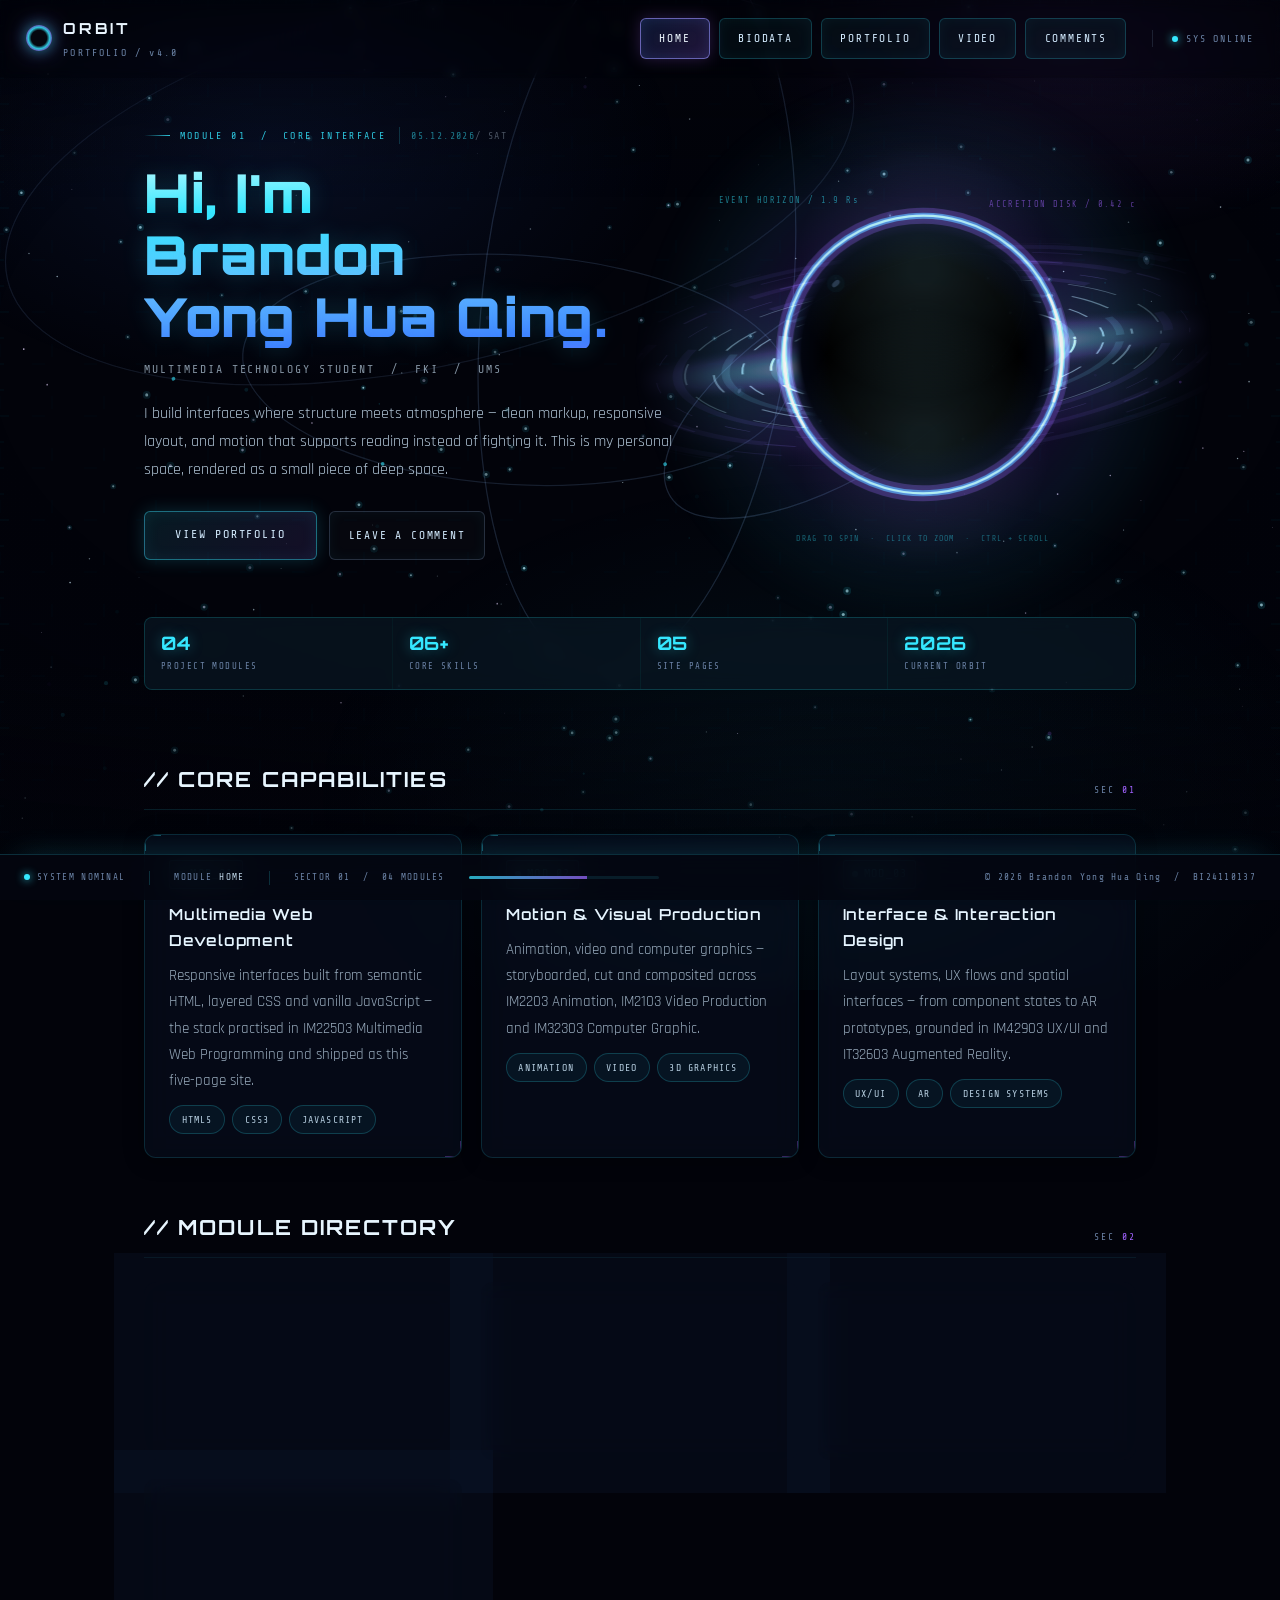
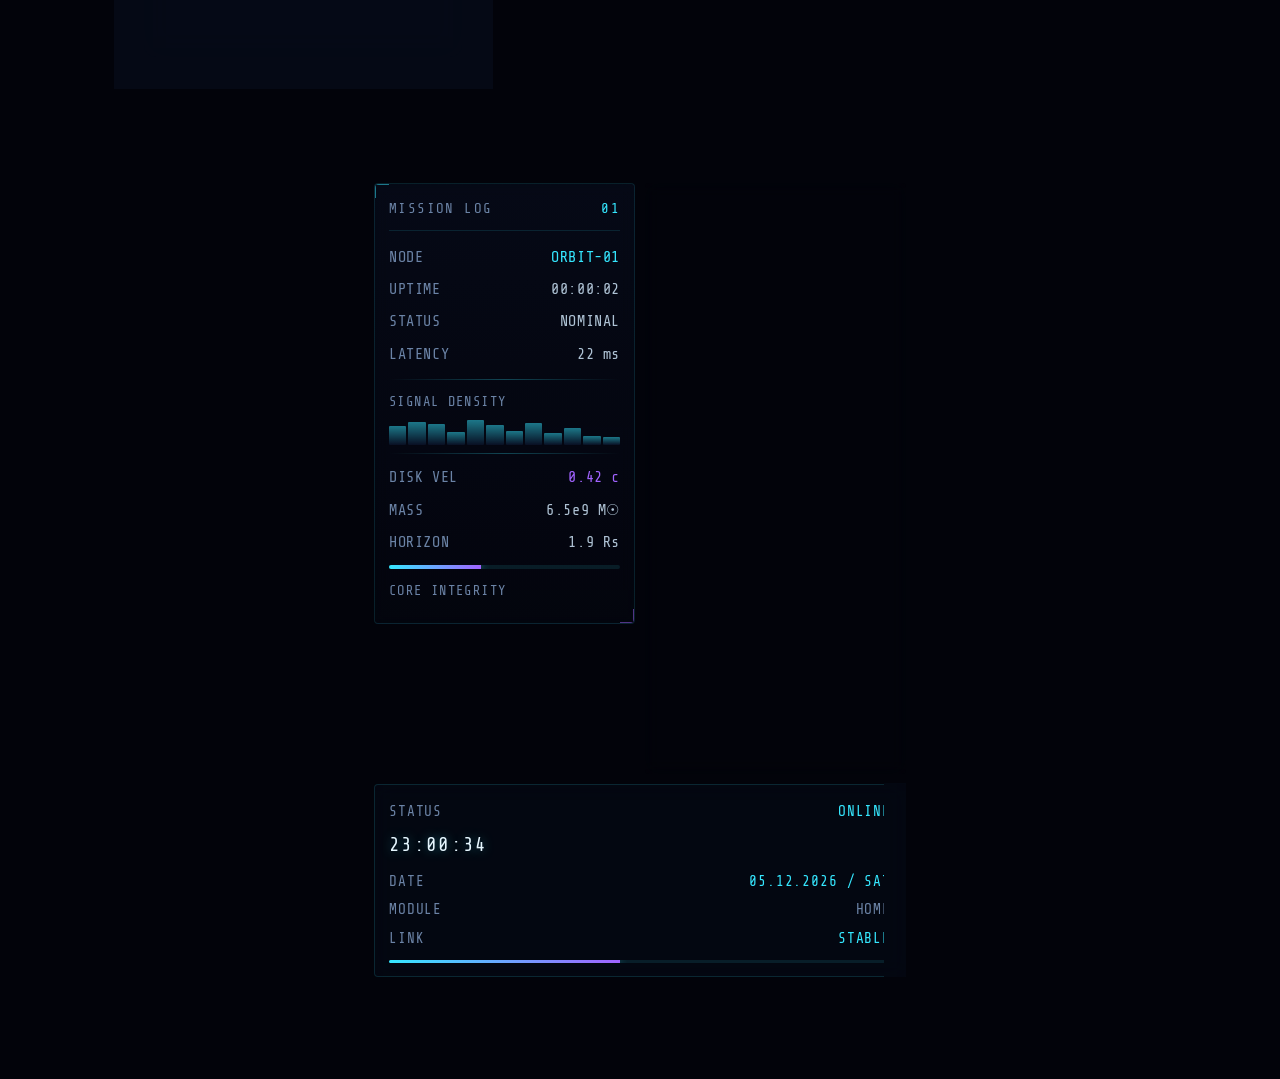
==== index.html @ 6de8b587 "Add files via upload" ====
<!DOCTYPE html>
<html lang="en">
<head>
<meta charset="UTF-8">
<meta name="viewport" content="width=device-width, initial-scale=1.0, viewport-fit=cover">
<link rel="icon" href="data:,">
<title>HOME // DEEP SPACE PORTFOLIO</title>
<meta name="description" content="Personal portfolio interface of a Multimedia Technology student, presented as a deep space black hole HUD console.">
<link rel="stylesheet" href="style.css?v=20261120k">
</head>
<body data-module="HOME">

<!-- background layers -->
<canvas id="space-canvas"></canvas>
<div class="nebula-wash"></div>
<div class="vignette"></div>
<div class="scan-line"></div>

<!-- boot overlay -->
<div class="boot-overlay" id="bootOverlay">
  <div>
    <div class="boot-text">INITIALIZING DEEP SPACE INTERFACE</div>
    <div class="boot-bar"><i></i></div>
  </div>
</div>

<!-- ================= TOP BAR ================= -->
<header class="topbar" id="topbar">
  <a class="brand" href="index.html">
    <span class="brand-mark"></span>
    <span class="brand-text">ORBIT<span class="brand-sub">PORTFOLIO / v4.0</span></span>
  </a>

  <nav class="nav" id="nav">
    <a href="index.html" class="hud-btn is-active">HOME</a>
    <a href="biodata.html" class="hud-btn">BIODATA</a>
    <a href="portfolio.html" class="hud-btn">PORTFOLIO</a>
    <a href="video.html" class="hud-btn">VIDEO</a>
    <a href="comments.html" class="hud-btn">COMMENTS</a>
  </nav>

  <div class="topbar-meta"><span class="led"></span> SYS ONLINE</div>
  <button class="hud-btn nav-toggle" id="navToggle" aria-label="Toggle navigation" aria-expanded="false">&#9776;</button>
</header>

<!-- ================= LEFT HUD PANEL ================= -->

<!-- ================= RIGHT HUD PANEL ================= -->

<!-- ================= CONTENT ================= -->
<main class="shell">

  <section class="hero">
    <div class="hero-grid">
      <div class="hero-copy">
        <div class="eyebrow">MODULE 01 &nbsp;/&nbsp; CORE INTERFACE<span class="eyebrow-date"><b class="js-date">--.--.----</b><i> / ---</i></span></div>

        <h1 class="hero-title">Hi, I'm<br>Brandon<br>Yong Hua Qing<span class="accent-dot">.</span></h1>

        <div class="hero-sub">
          <span class="sub-main">MULTIMEDIA TECHNOLOGY STUDENT</span> &nbsp;/&nbsp; FKI &nbsp;/&nbsp; UMS
        </div>

        <p class="hero-lead">
          I build interfaces where structure meets atmosphere — clean markup,
          responsive layout, and motion that supports reading instead of fighting it.
          This is my personal space, rendered as a small piece of deep space.
        </p>

        <div class="hero-actions">
          <a href="portfolio.html" class="hud-btn hud-btn--primary">VIEW PORTFOLIO</a>
          <a href="comments.html" class="hud-btn hud-btn--ghost">LEAVE A COMMENT</a>
        </div>
      </div>

      <div class="hero-visual">
        <div class="bh-stage" tabindex="0" role="group"
             aria-label="Interactive black hole: drag to spin, click or Ctrl+scroll to zoom, pinch to zoom">
          <canvas id="bh-canvas"></canvas>
          <span class="bh-mark bh-mark--1">EVENT HORIZON / 1.9 Rs</span>
          <span class="bh-mark bh-mark--2">ACCRETION DISK / 0.42 c</span>
          <div class="bh-hint">
            <span class="bh-hint__desk">DRAG TO SPIN &nbsp;·&nbsp; CLICK TO ZOOM &nbsp;·&nbsp; CTRL + SCROLL</span>
            <span class="bh-hint__touch">SWIPE TO SPIN &nbsp;·&nbsp; PINCH TO ZOOM &nbsp;·&nbsp; TAP TO PULSE</span>
          </div>
        </div>
      </div>
    </div>

    <div class="stat-strip">
      <div class="stat">
        <div class="stat-val glitch-num">04</div>
        <div class="stat-key">PROJECT MODULES</div>
      </div>
      <div class="stat">
        <div class="stat-val glitch-num">06+</div>
        <div class="stat-key">CORE SKILLS</div>
      </div>
      <div class="stat">
        <div class="stat-val glitch-num">05</div>
        <div class="stat-key">SITE PAGES</div>
      </div>
      <div class="stat">
        <div class="stat-val glitch-num">2026</div>
        <div class="stat-key">CURRENT ORBIT</div>
      </div>
    </div>
  </section>

  <!-- SECTION 01 -->
  <section class="section">
    <div class="section-head">
      <h2 class="section-title">// CORE CAPABILITIES</h2>
      <div class="section-index">SEC <b>01</b></div>
    </div>

    <div class="card-grid">
      <article class="hud-card">
        <span class="card-tag"><span class="led"></span> MOD_01</span>
        <h3 class="card-title">Multimedia Web Development</h3>
        <p class="card-text">
          Responsive interfaces built from semantic HTML, layered CSS and vanilla
          JavaScript &mdash; the stack practised in IM22503 Multimedia Web Programming
          and shipped as this five-page site.
        </p>
        <div class="chip-row">
          <span class="chip">HTML5</span>
          <span class="chip">CSS3</span>
          <span class="chip">JAVASCRIPT</span>
        </div>
      </article>

      <article class="hud-card">
        <span class="card-tag"><span class="led"></span> MOD_02</span>
        <h3 class="card-title">Motion &amp; Visual Production</h3>
        <p class="card-text">
          Animation, video and computer graphics &mdash; storyboarded, cut and
          composited across IM2203 Animation, IM2103 Video Production and
          IM32303 Computer Graphic.
        </p>
        <div class="chip-row">
          <span class="chip">ANIMATION</span>
          <span class="chip">VIDEO</span>
          <span class="chip">3D GRAPHICS</span>
        </div>
      </article>

      <article class="hud-card">
        <span class="card-tag"><span class="led"></span> MOD_03</span>
        <h3 class="card-title">Interface &amp; Interaction Design</h3>
        <p class="card-text">
          Layout systems, UX flows and spatial interfaces &mdash; from component states
          to AR prototypes, grounded in IM42903 UX/UI and IT32603 Augmented Reality.
        </p>
        <div class="chip-row">
          <span class="chip">UX/UI</span>
          <span class="chip">AR</span>
          <span class="chip">DESIGN SYSTEMS</span>
        </div>
      </article>
    </div>
  </section>

  <!-- SECTION 02 -->
  <section class="section">
    <div class="section-head">
      <h2 class="section-title">// MODULE DIRECTORY</h2>
      <div class="section-index">SEC <b>02</b></div>
    </div>

    <div class="card-grid">
      <a href="biodata.html" class="hud-card" style="text-decoration:none">
        <span class="card-tag"><span class="led"></span> PG_02</span>
        <h3 class="card-title">My Biodata</h3>
        <p class="card-text">Personal record, skills matrix, and the semester timetable.</p>
      </a>

      <a href="portfolio.html" class="hud-card" style="text-decoration:none">
        <span class="card-tag"><span class="led"></span> PG_03</span>
        <h3 class="card-title">My Portfolio</h3>
        <p class="card-text">Project archive with build state, tags, and detail preview.</p>
      </a>

      <a href="video.html" class="hud-card" style="text-decoration:none">
        <span class="card-tag"><span class="led"></span> PG_04</span>
        <h3 class="card-title">My Video</h3>
        <p class="card-text">A short transmission recorded in a wrapped console shell.</p>
      </a>

      <a href="comments.html" class="hud-card" style="text-decoration:none">
        <span class="card-tag"><span class="led"></span> PG_05</span>
        <h3 class="card-title">Your Comments</h3>
        <p class="card-text">Feedback terminal — leave a signal for the operator.</p>
      </a>
    </div>
  </section>

</main>
<section class="hud-tray" aria-hidden="true">
<aside class="hud-panel hud-left">
  <div class="panel-head">MISSION LOG <b>01</b></div>
  <div class="panel-row"><span>NODE</span><b class="cyan">ORBIT-01</b></div>
  <div class="panel-row"><span>UPTIME</span><b id="hudUptime">00:00:00</b></div>
  <div class="panel-row"><span>STATUS</span><b>NOMINAL</b></div>
  <div class="panel-row"><span>LATENCY</span><b id="hudLatency">12 ms</b></div>
  <div class="panel-divider"></div>
  <div class="panel-label">SIGNAL DENSITY</div>
  <div class="ticks">
    <i style="height:38%; animation-delay:0s"></i>
    <i style="height:62%; animation-delay:.25s"></i>
    <i style="height:48%; animation-delay:.5s"></i>
    <i style="height:84%; animation-delay:.75s"></i>
    <i style="height:56%; animation-delay:1s"></i>
    <i style="height:70%; animation-delay:1.25s"></i>
    <i style="height:42%; animation-delay:1.5s"></i>
    <i style="height:90%; animation-delay:1.75s"></i>
    <i style="height:52%; animation-delay:2s"></i>
    <i style="height:66%; animation-delay:2.25s"></i>
    <i style="height:36%; animation-delay:2.5s"></i>
    <i style="height:78%; animation-delay:2.75s"></i>
  </div>
  <div class="panel-divider"></div>
  <div class="panel-row"><span>DISK VEL</span><b class="purple">0.42 c</b></div>
  <div class="panel-row"><span>MASS</span><b>6.5e9 M&#9737;</b></div>
  <div class="panel-row"><span>HORIZON</span><b>1.9 Rs</b></div>
  <div class="meter"><i></i></div>
  <div class="panel-label">CORE INTEGRITY</div>
</aside>

<aside class="hud-panel hud-right">
  <div class="panel-head">ORBITAL SCAN <b>RADAR</b></div>
  <div class="radar">
    <span class="radar-cross"></span>
    <span class="radar-sweep"></span>
    <span class="radar-blip" style="--a:32deg;  --r:34%; --d:.4s"></span>
    <span class="radar-blip" style="--a:128deg; --r:56%; --d:1.6s"></span>
    <span class="radar-blip" style="--a:214deg; --r:28%; --d:2.8s"></span>
    <span class="radar-blip" style="--a:296deg; --r:46%; --d:3.9s"></span>
  </div>
  <div class="panel-row"><span>TRACKING</span><b class="cyan">4 OBJECTS</b></div>
  <div class="panel-row"><span>SWEEP</span><b>360&deg; / 9s</b></div>
  <div class="panel-row"><span>ROTATION</span><b id="hudRot">0.0&deg;</b></div>
  <div class="panel-row"><span>ZOOM</span><b id="hudZoom">1.00&times;</b></div>
  <div class="panel-divider"></div>
  <div class="panel-label">DEBRIS FIELD</div>
  <div class="panel-row"><span>ROCK</span><b>2.4k</b></div>
  <div class="panel-row"><span>ICE</span><b>1.1k</b></div>
  <div class="panel-row"><span>DUST</span><b>18k</b></div>
  <div class="meter"><i style="animation-delay:1.2s"></i></div>
</aside>

<aside class="sys-status">
  <div class="ss-row"><span><span class="led"></span> STATUS</span><b>ONLINE</b></div>
  <div class="ss-time" id="sysClock">00:00:00</div>
  <div class="ss-row"><span>DATE</span><b id="sysDate">--.--.----</b></div>
  <div class="ss-row"><span>MODULE</span><span id="sysModule">HOME</span></div>
  <div class="ss-row"><span>LINK</span><b>STABLE</b></div>
  <div class="ss-bar"><i id="sysBar"></i></div>
</aside>
</section>

<!-- ================= SYSTEM STATUS ================= -->

<!-- ================= CONTROL BAR ================= -->
<footer class="controlbar">
  <div class="cb-item"><span class="led"></span> SYSTEM NOMINAL</div>
  <div class="cb-sep"></div>
  <div class="cb-item">MODULE <b>HOME</b></div>
  <div class="cb-sep"></div>
  <div class="cb-item">SECTOR 01 &nbsp;/&nbsp; 04 MODULES</div>
  <div class="cb-meter"><i></i></div>
  <div class="cb-item cb-push">&copy; 2026 Brandon Yong Hua Qing &nbsp;/&nbsp; BI24110137</div>
</footer>

<script src="script.js?v=20261120k"></script>
</body>
</html>
---- style.css ----
/* ============================================================
   DEEP SPACE BLACK HOLE — HUD PORTFOLIO
   v4.0 / Immersive sci-fi interface
   ============================================================ */

@import url('https://fonts.googleapis.com/css2?family=Orbitron:wght@500;700;900&family=Rajdhani:wght@400;500;600;700&family=Share+Tech+Mono&display=swap');

/* ---------- 1. TOKENS ---------- */
:root {
  --void: #02030a;
  --void-2: #050813;
  --panel: rgba(11, 19, 40, 0.42);
  --panel-strong: rgba(11, 19, 40, 0.66);
  --cyan: #35e7ff;
  --blue: #3f7cff;
  --purple: #a163ff;
  --magenta: #e05bff;
  --ice: #d4ecff;
  --dim: #6b83a6;
  --line: rgba(53, 231, 255, 0.14);
  --line-mid: rgba(53, 231, 255, 0.28);
  --line-hi: rgba(53, 231, 255, 0.55);

  --font-display: 'Orbitron', 'Segoe UI', sans-serif;
  --font-body: 'Rajdhani', 'Segoe UI', sans-serif;
  --font-mono: 'Share Tech Mono', 'Consolas', monospace;

  --ease: cubic-bezier(0.22, 0.61, 0.36, 1);
  --ease-out: cubic-bezier(0.16, 1, 0.3, 1);
  --t-slow: 0.65s;
  --t-med: 0.45s;

  --mx: 0;
  --my: 0;
}

* { margin: 0; padding: 0; box-sizing: border-box; }

html { scroll-behavior: smooth; }

body {
  font-family: var(--font-body);
  font-size: 16px;
  line-height: 1.72;
  color: var(--ice);
  background: var(--void);
  min-height: 100vh;
  overflow-x: hidden;
  padding-bottom: calc(96px + env(safe-area-inset-bottom, 0px));
  -webkit-font-smoothing: antialiased;
}

a { color: inherit; }
img { display: block; max-width: 100%; }

::selection {
  background: rgba(53, 231, 255, 0.25);
  color: #fff;
}

/* Scrollbar */
::-webkit-scrollbar { width: 9px; height: 9px; }
::-webkit-scrollbar-track { background: #04060f; }
::-webkit-scrollbar-thumb {
  background: linear-gradient(180deg, rgba(53, 231, 255, 0.4), rgba(161, 99, 255, 0.4));
  border-radius: 8px;
}

/* ---------- 2. BACKGROUND LAYERS ---------- */
#space-canvas {
  position: fixed;
  top: 0;
  left: 0;
  width: 100%;
  height: 100%;
  z-index: 0;
  pointer-events: none;
  opacity: 0.95;
  display: block;
}

/* Parallax nebula wash */
.nebula-wash {
  position: fixed;
  inset: -10%;
  z-index: 0;
  pointer-events: none;
  background:
    radial-gradient(38% 32% at 26% 22%, rgba(63, 124, 255, 0.10), transparent 70%),
    radial-gradient(30% 26% at 78% 12%, rgba(161, 99, 255, 0.12), transparent 72%),
    radial-gradient(45% 40% at 62% 82%, rgba(53, 231, 255, 0.06), transparent 75%);
  transform: translate3d(calc(var(--mx) * -12px), calc(var(--my) * -12px), 0);
  transition: transform 1.2s var(--ease-out);
}

/* Vignette keeps text readable at edges */
.vignette {
  position: fixed;
  inset: 0;
  z-index: 1;
  pointer-events: none;
  background:
    radial-gradient(120% 90% at 50% 40%, transparent 42%, rgba(2, 3, 10, 0.55) 100%),
    linear-gradient(180deg, rgba(2, 3, 10, 0.5) 0%, transparent 22%, transparent 74%, rgba(2, 3, 10, 0.6) 100%);
}

/* Slow scan line */
.scan-line {
  position: fixed;
  left: -5%;
  right: -5%;
  top: 0;
  height: 1px;
  z-index: 2;
  pointer-events: none;
  background: linear-gradient(90deg, transparent, rgba(53, 231, 255, 0.55), rgba(161, 99, 255, 0.4), transparent);
  box-shadow: 0 0 18px rgba(53, 231, 255, 0.35);
  opacity: 0;
  animation: scanSweep 17s var(--ease) infinite;
}

@keyframes scanSweep {
  0%   { transform: translateY(-6vh); opacity: 0; }
  6%   { opacity: 0.55; }
  48%  { opacity: 0.4; }
  56%  { transform: translateY(106vh); opacity: 0; }
  100% { transform: translateY(106vh); opacity: 0; }
}

/* ---------- 3. TOP BAR ---------- */
.topbar {
  position: fixed;
  top: 0;
  left: 0;
  right: 0;
  z-index: 90;
  height: 78px;
  display: flex;
  align-items: center;
  gap: 1.6rem;
  padding: 0 26px;
  background: rgba(2, 3, 10, 0.18);
  backdrop-filter: blur(6px) saturate(1.05);
  -webkit-backdrop-filter: blur(6px) saturate(1.05);
  border-bottom: 1px solid transparent;
  transition: background 0.7s var(--ease), backdrop-filter 0.7s var(--ease),
              border-color 0.7s var(--ease), box-shadow 0.7s var(--ease),
              height 0.5s var(--ease);
}

.topbar.is-scrolled {
  height: 68px;
  background: rgba(3, 5, 14, 0.78);
  backdrop-filter: blur(18px) saturate(1.2);
  -webkit-backdrop-filter: blur(18px) saturate(1.2);
  border-bottom: 1px solid rgba(122, 130, 255, 0.32);
  box-shadow: 0 12px 34px -18px rgba(63, 124, 255, 0.55),
              0 1px 0 rgba(53, 231, 255, 0.12);
}

/* Brand */
.brand {
  display: flex;
  align-items: center;
  gap: 0.7rem;
  text-decoration: none;
  flex-shrink: 0;
}

.brand-mark {
  position: relative;
  width: 26px;
  height: 26px;
  border-radius: 50%;
  background: radial-gradient(circle at 50% 50%, #05070f 42%, rgba(53, 231, 255, 0.85) 58%, rgba(161, 99, 255, 0.7) 74%, transparent 82%);
  box-shadow: 0 0 14px rgba(53, 231, 255, 0.5), 0 0 26px rgba(161, 99, 255, 0.35);
  animation: brandPulse 7s ease-in-out infinite;
}

@keyframes brandPulse {
  0%, 100% { box-shadow: 0 0 12px rgba(53, 231, 255, 0.4), 0 0 24px rgba(161, 99, 255, 0.28); }
  50%      { box-shadow: 0 0 18px rgba(53, 231, 255, 0.6), 0 0 34px rgba(161, 99, 255, 0.42); }
}

.brand-text {
  font-family: var(--font-display);
  font-size: 0.95rem;
  font-weight: 700;
  letter-spacing: 0.18em;
  color: #eaf6ff;
}

.brand-sub {
  display: block;
  font-family: var(--font-mono);
  font-size: 0.62rem;
  font-weight: 400;
  letter-spacing: 0.22em;
  color: var(--dim);
  margin-top: 2px;
}

/* Nav */
.nav {
  display: flex;
  align-items: center;
  gap: 0.55rem;
  margin-left: auto;
}

/* Top bar right meta */
.topbar-meta {
  display: flex;
  align-items: center;
  gap: 0.5rem;
  font-family: var(--font-mono);
  font-size: 0.62rem;
  letter-spacing: 0.18em;
  color: var(--dim);
  padding-left: 1.2rem;
  border-left: 1px solid rgba(107, 131, 166, 0.22);
  white-space: nowrap;
}

.led {
  width: 6px;
  height: 6px;
  border-radius: 50%;
  background: var(--cyan);
  box-shadow: 0 0 8px var(--cyan);
  animation: ledBreath 4.5s ease-in-out infinite;
  flex-shrink: 0;
}

@keyframes ledBreath {
  0%, 100% { opacity: 0.55; box-shadow: 0 0 6px rgba(53, 231, 255, 0.6); }
  50%      { opacity: 1; box-shadow: 0 0 12px rgba(53, 231, 255, 0.9); }
}

.topbar .nav-toggle {
  display: none;
  font-size: 1rem;
  padding: 0.45rem 0.7rem;
}

/* ---------- 4. BUTTON (shared nav + action + submit) ---------- */
.hud-btn {
  position: relative;
  display: inline-flex;
  align-items: center;
  justify-content: center;
  gap: 0.45rem;
  font-family: var(--font-mono);
  font-size: 0.7rem;
  letter-spacing: 0.16em;
  text-transform: uppercase;
  color: var(--ice);
  text-decoration: none;
  padding: 0.62rem 1.15rem;
  border-radius: 6px;
  border: 1px solid rgba(53, 231, 255, 0.22);
  background: rgba(53, 231, 255, 0.045);
  box-shadow: inset 0 0 14px rgba(53, 231, 255, 0.05);
  overflow: hidden;
  isolation: isolate;
  cursor: pointer;
  white-space: nowrap;
  transition: transform var(--t-med) var(--ease),
              border-color var(--t-med) var(--ease),
              background var(--t-slow) var(--ease),
              color var(--t-med) var(--ease),
              box-shadow var(--t-slow) var(--ease);
}

/* Diagonal light sweep while hovering */
.hud-btn::before {
  content: "";
  position: absolute;
  top: -30%;
  left: -70%;
  width: 42%;
  height: 160%;
  background: linear-gradient(100deg, transparent, rgba(255, 255, 255, 0.42), transparent);
  transform: skewX(-18deg);
  opacity: 0;
  pointer-events: none;
  z-index: 1;
}

.hud-btn:hover::before { animation: sweepAcross 2.4s var(--ease) infinite; }

@keyframes sweepAcross {
  0%   { left: -70%; opacity: 0; }
  12%  { opacity: 0.9; }
  68%  { left: 118%; opacity: 0.55; }
  100% { left: 128%; opacity: 0; }
}

.hud-btn:hover {
  transform: scale(1.035);
  border-color: rgba(140, 200, 255, 0.72);
  background: linear-gradient(135deg, rgba(53, 231, 255, 0.16), rgba(161, 99, 255, 0.2));
  color: #ffffff;
  box-shadow:
    inset 0 0 0 1px rgba(53, 231, 255, 0.18),
    inset 0 0 18px rgba(53, 231, 255, 0.12),
    0 0 18px rgba(53, 231, 255, 0.32),
    0 0 44px rgba(161, 99, 255, 0.26),
    0 10px 24px -12px rgba(2, 3, 10, 0.9);
}

/* Keep the active page permanently lit */
.hud-btn.is-active {
  border-color: rgba(150, 148, 255, 0.62);
  background: linear-gradient(135deg, rgba(63, 124, 255, 0.16), rgba(161, 99, 255, 0.2));
  color: #eef8ff;
  box-shadow: 0 0 16px rgba(161, 99, 255, 0.24), inset 0 0 14px rgba(99, 140, 255, 0.16);
}

/* Press: squeeze + brief flare */
.hud-btn:active {
  transform: scale(0.962);
  transition-duration: 0.1s;
  box-shadow:
    0 0 26px rgba(53, 231, 255, 0.55),
    0 0 58px rgba(161, 99, 255, 0.4),
    inset 0 0 20px rgba(53, 231, 255, 0.3);
}

.hud-btn--primary {
  padding: 0.85rem 1.9rem;
  font-size: 0.74rem;
  border-color: rgba(53, 231, 255, 0.42);
  background: linear-gradient(135deg, rgba(53, 231, 255, 0.1), rgba(161, 99, 255, 0.12));
  box-shadow: 0 0 18px rgba(53, 231, 255, 0.18), inset 0 0 16px rgba(53, 231, 255, 0.08);
}

.hud-btn--ghost {
  background: rgba(255, 255, 255, 0.02);
  border-color: rgba(107, 131, 166, 0.32);
}

/* Ripple (injected by JS) */
.ripple {
  position: absolute;
  border-radius: 50%;
  pointer-events: none;
  background: radial-gradient(circle, rgba(53, 231, 255, 0.55) 0%, rgba(53, 231, 255, 0.18) 55%, transparent 72%);
  transform: scale(0);
  animation: rippleOut 0.85s var(--ease) forwards;
  z-index: 0;
}

@keyframes rippleOut {
  to { transform: scale(3.2); opacity: 0; }
}

/* ---------- 5. SIDE HUD PANELS ---------- */
.hud-panel {
  position: fixed;
  z-index: 3;
  width: 220px;
  padding: 13px 14px 14px;
  background: linear-gradient(180deg, rgba(9, 16, 34, 0.5), rgba(6, 10, 22, 0.32));
  border: 1px solid rgba(53, 231, 255, 0.12);
  border-radius: 4px;
  backdrop-filter: blur(8px);
  -webkit-backdrop-filter: blur(8px);
  pointer-events: none;
  opacity: 0.9;
  transition: opacity 0.8s var(--ease), transform 0.9s var(--ease-out);
}

.hud-left {
  left: 22px;
  top: 132px;
  transform: translate3d(calc(var(--mx) * 6px), calc(var(--my) * 6px), 0);
}

.hud-right {
  right: 22px;
  top: 132px;
  transform: translate3d(calc(var(--mx) * -6px), calc(var(--my) * -6px), 0);
}

/* Corner ticks */
.hud-panel::before {
  content: "";
  position: absolute;
  inset: 0;
  border-radius: inherit;
  pointer-events: none;
  background:
    linear-gradient(var(--cyan), var(--cyan)) left top / 14px 1px no-repeat,
    linear-gradient(var(--cyan), var(--cyan)) left top / 1px 14px no-repeat,
    linear-gradient(var(--purple), var(--purple)) right bottom / 14px 1px no-repeat,
    linear-gradient(var(--purple), var(--purple)) right bottom / 1px 14px no-repeat;
  opacity: 0.5;
}

.panel-head {
  display: flex;
  align-items: center;
  justify-content: space-between;
  gap: 0.4rem;
  font-family: var(--font-mono);
  font-size: 0.84rem;
  letter-spacing: 0.1em;
  color: var(--dim);
  padding-bottom: 9px;
  margin-bottom: 11px;
  border-bottom: 1px solid rgba(53, 231, 255, 0.12);
}

.panel-head b { color: var(--cyan); font-weight: 400; }

.panel-row {
  display: flex;
  align-items: baseline;
  justify-content: space-between;
  gap: 0.55rem;
  font-family: var(--font-mono);
  font-size: 0.92rem;
  letter-spacing: 0.04em;
  color: var(--dim);
  padding: 3px 0;
}

.panel-row b {
  color: rgba(212, 236, 255, 0.82);
  font-weight: 400;
}

.panel-row b.cyan { color: var(--cyan); }
.panel-row b.purple { color: var(--purple); }

.panel-divider {
  height: 1px;
  margin: 8px 0;
  background: linear-gradient(90deg, transparent, rgba(53, 231, 255, 0.28), transparent);
}

.panel-label {
  font-family: var(--font-mono);
  font-size: 0.82rem;
  letter-spacing: 0.1em;
  color: var(--dim);
  margin: 10px 0 6px;
}

/* Vertical ticks (scale) */
.ticks {
  display: flex;
  align-items: flex-end;
  gap: 2px;
  height: 26px;
  margin: 6px 0 4px;
}

.ticks i {
  flex: 1;
  background: linear-gradient(180deg, rgba(53, 231, 255, 0.5), rgba(63, 124, 255, 0.08));
  border-radius: 1px;
  animation: tickFloat 9s ease-in-out infinite;
  transform-origin: bottom;
  transition: height 0.55s var(--ease);
}

@keyframes tickFloat {
  0%, 100% { transform: scaleY(0.7); opacity: 0.5; }
  50%      { transform: scaleY(1); opacity: 0.95; }
}

/* Signal meter */
.meter {
  height: 4px;
  border-radius: 2px;
  background: rgba(53, 231, 255, 0.1);
  overflow: hidden;
  margin: 6px 0 2px;
}

.meter i {
  display: block;
  height: 100%;
  width: 40%;
  background: linear-gradient(90deg, var(--cyan), var(--purple));
  box-shadow: 0 0 10px rgba(53, 231, 255, 0.6);
  animation: meterSlide 6.5s var(--ease) infinite;
}

@keyframes meterSlide {
  0%, 100% { width: 34%; opacity: 0.7; }
  50%      { width: 82%; opacity: 1; }
}

/* Radar */
.radar {
  position: relative;
  width: 100%;
  aspect-ratio: 1 / 1;
  margin: 8px 0 4px;
  border: 1px solid rgba(53, 231, 255, 0.18);
  border-radius: 50%;
  background: radial-gradient(circle, rgba(53, 231, 255, 0.06) 0%, rgba(2, 3, 10, 0) 68%);
  overflow: hidden;
}

.radar::before,
.radar::after {
  content: "";
  position: absolute;
  border-radius: 50%;
  border: 1px solid rgba(53, 231, 255, 0.14);
  pointer-events: none;
}

.radar::before { inset: 18%; }
.radar::after  { inset: 38%; border-color: rgba(161, 99, 255, 0.18); }

.radar-cross {
  position: absolute;
  inset: 0;
  pointer-events: none;
  background:
    linear-gradient(90deg, transparent 49.6%, rgba(53, 231, 255, 0.14) 49.6%, rgba(53, 231, 255, 0.14) 50.4%, transparent 50.4%),
    linear-gradient(180deg, transparent 49.6%, rgba(53, 231, 255, 0.14) 49.6%, rgba(53, 231, 255, 0.14) 50.4%, transparent 50.4%);
}

.radar-sweep {
  position: absolute;
  inset: 0;
  border-radius: 50%;
  background: conic-gradient(from 0deg,
    rgba(53, 231, 255, 0.32) 0deg,
    rgba(53, 231, 255, 0.06) 24deg,
    transparent 58deg,
    transparent 360deg);
  animation: radarSpin 9s linear infinite;
  pointer-events: none;
}

@keyframes radarSpin {
  to { transform: rotate(360deg); }
}

.radar-blip {
  position: absolute;
  width: 4px;
  height: 4px;
  border-radius: 50%;
  background: var(--cyan);
  box-shadow: 0 0 8px var(--cyan);
  left: 50%;
  top: 50%;
  transform: translate(-50%, -50%) rotate(var(--a)) translateY(calc(var(--r) * -1));
  opacity: 0.75;
  animation: blipPulse 5s ease-in-out infinite;
  animation-delay: var(--d, 0s);
}

@keyframes blipPulse {
  0%, 100% { opacity: 0.25; }
  50%      { opacity: 0.9; }
}

/* ---------- 6. SHELL / LAYOUT ---------- */
.shell {
  position: relative;
  z-index: 4;
  width: 100%;
  max-width: 1060px;
  margin: 0 auto;
  padding: 118px 34px 40px;
}

/* ---------- 7. HERO ---------- */
.hero {
  position: relative;
  padding-bottom: 26px;
}

.eyebrow {
  display: inline-flex;
  align-items: center;
  flex-wrap: wrap;
  gap: 0.6rem;
  font-family: var(--font-mono);
  font-size: 0.62rem;
  letter-spacing: 0.24em;
  color: var(--cyan);
  margin-bottom: 1.1rem;
  opacity: 0.85;
}

.eyebrow::before {
  content: "";
  width: 26px;
  height: 1px;
  background: linear-gradient(90deg, transparent, var(--cyan));
}

.eyebrow-date {
  margin-left: 0.2rem;
  padding-left: 0.7rem;
  border-left: 1px solid rgba(53, 231, 255, 0.22);
  letter-spacing: 0.14em;
  white-space: nowrap;
  color: rgba(212, 236, 255, 0.45);
}

.eyebrow-date b {
  color: rgba(53, 231, 255, 0.6);
  font-weight: 400;
}

.eyebrow-date i {
  font-style: normal;
  color: rgba(212, 236, 255, 0.4);
}

.hero-grid {
  display: grid;
  grid-template-columns: minmax(0, 1.12fr) minmax(0, 0.88fr);
  align-items: center;
  gap: 1.5rem;
}

/* Big flowing gradient title */
.hero-title {
  font-family: var(--font-display);
  font-weight: 900;
  font-size: clamp(2rem, 4.4vw, 3.35rem);
  line-height: 1.16;
  letter-spacing: 0.02em;
  background: linear-gradient(178deg, #bafaff 0%, var(--cyan) 20%, #64bdff 48%, var(--blue) 72%, var(--purple) 100%);
  background-size: 100% 132%;
  background-position: 50% 0%;
  -webkit-background-clip: text;
  background-clip: text;
  -webkit-text-fill-color: transparent;
  color: transparent;
  animation: titleFlow 12s ease-in-out infinite alternate;
  text-shadow: 0 0 26px rgba(53, 231, 255, 0.20);
  margin-bottom: 0.7rem;
}

@keyframes titleFlow {
  0%   { background-position: 50% 0%; }
  100% { background-position: 50% 100%; }
}

.hero-title .accent-dot { color: var(--magenta); }

.hero-sub {
  font-family: var(--font-mono);
  font-size: 0.72rem;
  letter-spacing: 0.17em;
  color: rgba(212, 236, 255, 0.62);
  margin-bottom: 1.15rem;
  line-height: 1.9;
}

/* narrow phones: break the subtitle right after the role, so "FKI / UMS"
   stays together on the second line instead of leaving one word orphaned */
@media (max-width: 520px) {
  .hero-sub .sub-main { display: block; }
}

.hero-lead {
  font-size: 1.02rem;
  color: rgba(212, 236, 255, 0.82);
  max-width: 33rem;
  margin-bottom: 1.7rem;
}

.hero-lead b { color: #eaf9ff; font-weight: 600; }

.hero-actions {
  display: flex;
  flex-wrap: wrap;
  gap: 0.75rem;
  margin-bottom: 1.9rem;
}

/* Page hero (non-home) */
.page-head { padding-bottom: 6px; }

.page-title {
  font-family: var(--font-display);
  font-size: clamp(1.7rem, 3.4vw, 2.6rem);
  font-weight: 700;
  letter-spacing: 0.06em;
  background: linear-gradient(100deg, var(--cyan), var(--blue), var(--purple));
  background-size: 200% auto;
  -webkit-background-clip: text;
  background-clip: text;
  -webkit-text-fill-color: transparent;
  color: transparent;
  animation: titleFlow 13s linear infinite;
  filter: drop-shadow(0 0 16px rgba(53, 231, 255, 0.14));
  margin-bottom: 0.35rem;
}

.page-sub {
  font-family: var(--font-mono);
  font-size: 0.66rem;
  letter-spacing: 0.2em;
  color: var(--dim);
}

/* Black hole stage */
.bh-stage {
  position: relative;
  width: 100%;
  aspect-ratio: 1 / 1;
  max-width: 470px;
  margin-left: auto;
  transform: translate3d(calc(var(--mx) * -10px), calc(var(--my) * -10px), 0);
  transition: transform 1.4s var(--ease-out);
  pointer-events: auto;
  cursor: grab;
  touch-action: pan-y;
  -webkit-user-select: none;
  user-select: none;
  -webkit-tap-highlight-color: transparent;
}

.bh-stage.is-dragging { cursor: grabbing; }

.bh-stage:focus-visible {
  outline: 1px dashed rgba(53, 231, 255, 0.45);
  outline-offset: 8px;
}

.bh-hint {
  position: absolute;
  left: 0;
  right: 0;
  bottom: 5%;
  text-align: center;
  font-family: var(--font-mono);
  font-size: 0.5rem;
  letter-spacing: 0.16em;
  color: rgba(53, 231, 255, 0.4);
  pointer-events: none;
  transition: opacity 1.2s var(--ease), transform 1.2s var(--ease);
}

.bh-hint.is-hidden {
  opacity: 0;
  transform: translateY(8px);
}

.bh-hint__touch { display: none; }

@media (pointer: coarse) {
  .bh-hint__desk { display: none; }
  .bh-hint__touch { display: inline; }
}

#bh-canvas {
  position: absolute;
  inset: -18%;
  width: 136%;
  height: 136%;
}

/* Orbit ring labels */
.bh-mark {
  position: absolute;
  font-family: var(--font-mono);
  font-size: 0.54rem;
  letter-spacing: 0.16em;
  color: rgba(53, 231, 255, 0.5);
  pointer-events: none;
  white-space: nowrap;
}

.bh-mark--1 { left: 2%; top: 12%; }
.bh-mark--2 { right: 0%; top: 13%; color: rgba(161, 99, 255, 0.55); }

/* ---------- 8. STAT STRIP ---------- */
.stat-strip {
  display: grid;
  grid-template-columns: repeat(4, minmax(0, 1fr));
  gap: 1px;
  margin: 26px 0 46px;
  background: rgba(53, 231, 255, 0.1);
  border: 1px solid rgba(53, 231, 255, 0.14);
  border-radius: 8px;
  overflow: hidden;
  backdrop-filter: blur(10px);
  -webkit-backdrop-filter: blur(10px);
}

.stat {
  background: rgba(7, 11, 24, 0.6);
  padding: 14px 16px 15px;
  transition: background var(--t-slow) var(--ease);
}

.stat:hover { background: rgba(16, 26, 52, 0.72); }

.stat-val {
  font-family: var(--font-display);
  font-size: 1.16rem;
  font-weight: 700;
  color: #eaf9ff;
  letter-spacing: 0.04em;
  line-height: 1.2;
  text-shadow: 0 0 14px rgba(53, 231, 255, 0.35);
}

.stat-key {
  font-family: var(--font-mono);
  font-size: 0.56rem;
  letter-spacing: 0.16em;
  color: var(--dim);
  margin-top: 5px;
}

/* ---------- 9. SECTION HEADINGS ---------- */
.section {
  margin-bottom: 52px;
  position: relative;
}

.section-head {
  display: flex;
  align-items: flex-end;
  justify-content: space-between;
  gap: 1rem;
  margin-bottom: 1.5rem;
  padding-bottom: 0.7rem;
  border-bottom: 1px solid rgba(53, 231, 255, 0.12);
}

.section-title {
  font-family: var(--font-display);
  font-size: clamp(1.05rem, 2vw, 1.3rem);
  font-weight: 700;
  letter-spacing: 0.1em;
  color: #e8f6ff;
  position: relative;
  transition: text-shadow var(--t-slow) var(--ease);
}

.section-title:hover { text-shadow: 0 0 16px rgba(53, 231, 255, 0.55); }

.section-index {
  font-family: var(--font-mono);
  font-size: 0.6rem;
  letter-spacing: 0.2em;
  color: var(--dim);
}

.section-index b { color: var(--purple); font-weight: 400; }

/* Very low-frequency numeric flicker accent */
.glitch-num {
  color: var(--cyan);
  animation: numFlicker 9s steps(1, end) infinite;
}

@keyframes numFlicker {
  0%, 96%, 100% { opacity: 1; text-shadow: 0 0 8px rgba(53, 231, 255, 0.5); }
  97% { opacity: 0.35; text-shadow: none; transform: translateX(1px); }
  98% { opacity: 1; transform: translateX(-1px); }
}

/* ---------- 10. HUD CARD ---------- */
.hud-card {
  position: relative;
  background: var(--panel);
  border: 1px solid rgba(53, 231, 255, 0.14);
  border-radius: 12px;
  padding: 1.5rem 1.5rem 1.4rem;
  backdrop-filter: blur(14px) saturate(1.1);
  -webkit-backdrop-filter: blur(14px) saturate(1.1);
  box-shadow: 0 2px 20px rgba(0, 0, 0, 0.38);
  transition: transform var(--t-slow) var(--ease),
              border-color var(--t-slow) var(--ease),
              box-shadow var(--t-slow) var(--ease),
              background var(--t-slow) var(--ease);
}

/* A grid item defaults to min-width:auto, so one unbroken string (an e-mail or
   a student ID) used to push the card to 395px on a 390px phone and give the
   whole page a horizontal scrollbar. */
.hud-card {
  min-width: 0;
  overflow-wrap: anywhere;
}

/* Hidden top gradient line */
.hud-card::before {
  content: "";
  position: absolute;
  top: 0;
  left: 12%;
  right: 12%;
  height: 1px;
  background: linear-gradient(90deg, transparent, var(--cyan), var(--purple), transparent);
  opacity: 0;
  transition: opacity 0.7s var(--ease);
}

/* Corner ticks */
.hud-card::after {
  content: "";
  position: absolute;
  inset: 0;
  border-radius: inherit;
  pointer-events: none;
  background:
    linear-gradient(var(--cyan), var(--cyan)) left top / 16px 1px no-repeat,
    linear-gradient(var(--cyan), var(--cyan)) left top / 1px 16px no-repeat,
    linear-gradient(var(--purple), var(--purple)) right bottom / 16px 1px no-repeat,
    linear-gradient(var(--purple), var(--purple)) right bottom / 1px 16px no-repeat;
  opacity: 0.32;
  transition: opacity var(--t-slow) var(--ease);
}

.hud-card:hover {
  transform: translateY(-8px) scale(1.012);
  border-color: rgba(53, 231, 255, 0.42);
  background: rgba(15, 25, 52, 0.5);
  box-shadow:
    0 20px 44px -18px rgba(0, 0, 0, 0.8),
    0 0 22px rgba(53, 231, 255, 0.16),
    0 0 62px rgba(161, 99, 255, 0.14);
}

.hud-card:hover::before { opacity: 1; }
.hud-card:hover::after { opacity: 0.6; }

.card-grid {
  display: grid;
  grid-template-columns: repeat(auto-fit, minmax(255px, 1fr));
  gap: 1.15rem;
}

/* Biodata skills: four curriculum groups plus a full-width interests strip.
   Fixed 2-up so the row never ends with a single orphan card. */
.skills-grid {
  grid-template-columns: repeat(2, 1fr);
}

.card-tag {
  display: inline-flex;
  align-items: center;
  gap: 0.4rem;
  font-family: var(--font-mono);
  font-size: 0.74rem;
  letter-spacing: 0.1em;
  color: var(--cyan);
  padding: 3px 8px;
  border: 1px solid rgba(53, 231, 255, 0.24);
  border-radius: 3px;
  background: rgba(53, 231, 255, 0.05);
  margin-bottom: 0.85rem;
}

.card-title {
  font-family: var(--font-display);
  font-size: 0.95rem;
  font-weight: 600;
  letter-spacing: 0.05em;
  color: #e6f5ff;
  margin-bottom: 0.55rem;
  transition: text-shadow var(--t-slow) var(--ease), color var(--t-slow) var(--ease);
}

.hud-card:hover .card-title {
  color: #ffffff;
  text-shadow: 0 0 14px rgba(53, 231, 255, 0.4);
}

.card-text {
  font-size: 0.95rem;
  color: rgba(212, 236, 255, 0.72);
  transition: color var(--t-slow) var(--ease);
}

.hud-card:hover .card-text { color: rgba(232, 247, 255, 0.9); }

/* ---------- 11. CHIPS ---------- */
.chip-row {
  display: flex;
  flex-wrap: wrap;
  gap: 0.45rem;
  margin-top: 0.7rem;
}

.chip {
  display: inline-block;
  font-family: var(--font-mono);
  font-size: 0.62rem;
  letter-spacing: 0.12em;
  color: rgba(212, 236, 255, 0.85);
  padding: 0.32rem 0.72rem;
  border: 1px solid rgba(53, 231, 255, 0.2);
  border-radius: 999px;
  background: rgba(53, 231, 255, 0.05);
  transition: all var(--t-med) var(--ease);
}

.chip:hover {
  color: #fff;
  border-color: rgba(53, 231, 255, 0.55);
  background: rgba(53, 231, 255, 0.13);
  box-shadow: 0 0 14px rgba(53, 231, 255, 0.28);
  transform: translateY(-2px);
}

/* ---------- 12. DATA LIST (biodata) ---------- */
.data-list {
  display: grid;
  grid-template-columns: minmax(120px, 0.34fr) 1fr;
  gap: 0;
  font-family: var(--font-mono);
  font-size: 0.76rem;
  letter-spacing: 0.08em;
}

.data-list dt,
.data-list dd {
  padding: 0.72rem 0.2rem;
  border-bottom: 1px dashed rgba(53, 231, 255, 0.12);
}

.data-list dt { color: var(--dim); letter-spacing: 0.16em; font-size: 0.64rem; }

.data-list dd {
  color: rgba(232, 247, 255, 0.92);
  transition: color var(--t-med) var(--ease), text-shadow var(--t-med) var(--ease);
}

.data-list dd:hover { color: #fff; text-shadow: 0 0 12px rgba(53, 231, 255, 0.4); }

.data-list tr:last-child,
.data-list dt:last-of-type,
.data-list dd:last-of-type { border-bottom: none; }

/* ---------- 13. AVATAR FRAME ---------- */
.avatar-frame {
  position: relative;
  appearance: none;
  -webkit-appearance: none;
  display: block;
  font: inherit;
  color: inherit;
  cursor: zoom-in;
  width: 100%;
  max-width: 240px;
  margin-inline: auto;
  aspect-ratio: 1 / 1;
  padding: 9px;
  border-radius: 50%;
  overflow: hidden;
  background: rgba(4, 8, 22, 0.86);
  border: 1px solid rgba(53, 231, 255, 0.35);
  box-shadow: 0 0 22px rgba(53, 231, 255, 0.18), inset 0 0 26px rgba(53, 231, 255, 0.1);
  transition: all var(--t-slow) var(--ease);
}

.avatar-frame img {
  width: 100%;
  height: 100%;
  object-fit: cover;
  object-position: center 38%;
  border-radius: 50%;
  transition: transform var(--t-slow) var(--ease);
}

.avatar-frame::after {
  content: "";
  position: absolute;
  inset: 0;
  border-radius: 50%;
  pointer-events: none;
  background: radial-gradient(circle, transparent 58%, rgba(2, 3, 10, 0.55) 100%);
}

.avatar-frame:hover {
  border-color: rgba(161, 99, 255, 0.6);
  box-shadow: 0 0 30px rgba(53, 231, 255, 0.3), 0 0 56px rgba(161, 99, 255, 0.24);
}

.avatar-frame:hover img { transform: scale(1.04); }

/* Portrait card layout */
.profile-grid {
  display: grid;
  grid-template-columns: minmax(0, 0.42fr) minmax(0, 1fr);
  gap: 1.6rem;
  align-items: start;
}

/* ---------- 13B. PORTRAIT VIEWER (full screen) ---------- */
html.pv-open { overflow: hidden; }

.portrait-viewer {
  position: fixed;
  inset: 0;
  z-index: 9000;
  display: grid;
  place-items: center;
  padding: 3.5vh 4vw;
  background: radial-gradient(circle at 50% 42%, rgba(6, 12, 32, 0.985), rgba(1, 2, 8, 0.995));
  animation: pvFade 0.26s ease both;
  cursor: zoom-out;
}

.portrait-viewer[hidden] { display: none; }

@keyframes pvFade {
  from { opacity: 0; }
  to { opacity: 1; }
}

.pv-frame {
  position: relative;
  display: grid;
  gap: 0.8rem;
  cursor: default;
  animation: pvPop 0.34s cubic-bezier(0.16, 1, 0.3, 1) both;
}

@keyframes pvPop {
  from { opacity: 0; transform: scale(0.94); }
  to { opacity: 1; transform: none; }
}

.pv-img {
  display: block;
  width: auto;
  height: auto;
  max-width: min(90vw, 62vh);
  max-height: 68vh;
  border-radius: 6px;
  border: 1px solid rgba(53, 231, 255, 0.42);
  box-shadow: 0 0 0 1px rgba(4, 8, 22, 0.9), 0 26px 70px rgba(0, 0, 0, 0.62), 0 0 44px rgba(53, 231, 255, 0.16);
  cursor: zoom-out;
}

.pv-head,
.pv-foot {
  display: flex;
  align-items: center;
  justify-content: space-between;
  gap: 0.8rem;
  font-family: var(--font-mono);
  font-size: 0.58rem;
  letter-spacing: 0.17em;
  color: var(--dim);
}

.pv-tag { color: rgba(150, 210, 255, 0.82); }

.pv-close {
  appearance: none;
  -webkit-appearance: none;
  flex-shrink: 0;
  padding: 0.42rem 0.72rem;
  font-family: var(--font-mono);
  font-size: 0.58rem;
  letter-spacing: 0.17em;
  color: rgba(212, 236, 255, 0.82);
  background: rgba(8, 16, 38, 0.82);
  border: 1px solid rgba(53, 231, 255, 0.28);
  border-radius: 4px;
  cursor: pointer;
  transition: color 0.25s var(--ease), border-color 0.25s var(--ease),
              box-shadow 0.25s var(--ease), background 0.25s var(--ease);
}

.pv-close:hover,
.pv-close:focus-visible {
  color: var(--cyan);
  border-color: rgba(53, 231, 255, 0.62);
  background: rgba(14, 28, 58, 0.9);
  box-shadow: 0 0 14px rgba(53, 231, 255, 0.22);
}

@media (max-width: 640px) {
  .portrait-viewer { padding: 2.5vh 3vw; }
  .pv-img { max-width: 94vw; max-height: 58vh; }
  .pv-head { font-size: 0.52rem; letter-spacing: 0.12em; }
  .pv-foot { justify-content: center; text-align: center; font-size: 0.5rem; }
}

@media (prefers-reduced-motion: reduce) {
  .portrait-viewer,
  .pv-frame { animation: none; }
}

/* ---------- 13C. PROJECT LOG VIEWER (card click -> image gallery) ---------- */
html.prj-open { overflow: hidden; }

.prj-viewer {
  position: fixed;
  inset: 0;
  z-index: 9100;
  display: grid;
  place-items: center;
  padding: 4vh 4vw;
  background: radial-gradient(circle at 50% 40%, rgba(6, 12, 32, 0.985), rgba(1, 2, 8, 0.995));
  animation: pvFade 0.26s ease both;
}

.prj-viewer[hidden] { display: none; }

.prj-shell {
  width: min(1000px, 94vw);
  max-height: 92vh;
  display: grid;
  gap: 0.9rem;
  padding: 1.1rem 1.2rem 1rem;
  background: linear-gradient(160deg, rgba(8, 16, 38, 0.94), rgba(4, 7, 20, 0.97));
  border: 1px solid rgba(53, 231, 255, 0.3);
  border-radius: 8px;
  box-shadow: 0 0 0 1px rgba(4, 8, 22, 0.9), 0 30px 90px rgba(0, 0, 0, 0.72),
              0 0 60px rgba(53, 231, 255, 0.14);
  animation: prjPop 0.36s cubic-bezier(0.16, 1, 0.3, 1) both;
}

@keyframes prjPop {
  from { opacity: 0; transform: translateY(12px) scale(0.985); }
  to { opacity: 1; transform: none; }
}

.prj-head {
  display: flex;
  align-items: flex-start;
  justify-content: space-between;
  gap: 1rem;
}

.prj-head-left {
  display: grid;
  gap: 0.35rem;
  min-width: 0;
}

.prj-code {
  font-family: var(--font-mono);
  font-size: 0.66rem;
  letter-spacing: 0.2em;
  color: var(--cyan);
  opacity: 0.88;
}

.prj-title {
  font-size: clamp(1rem, 2vw, 1.32rem);
  letter-spacing: 0.02em;
  line-height: 1.25;
  color: #eaf6ff;
}

.prj-close {
  -webkit-appearance: none;
  appearance: none;
  flex-shrink: 0;
  display: flex;
  align-items: center;
  gap: 0.4rem;
  padding: 0.44rem 0.74rem;
  font-family: var(--font-mono);
  font-size: 0.66rem;
  letter-spacing: 0.16em;
  color: rgba(212, 236, 255, 0.85);
  background: rgba(8, 16, 38, 0.85);
  border: 1px solid rgba(53, 231, 255, 0.28);
  border-radius: 4px;
  cursor: pointer;
  transition: color 0.25s var(--ease), border-color 0.25s var(--ease),
              box-shadow 0.25s var(--ease), background 0.25s var(--ease);
}

.prj-close b {
  color: rgba(107, 131, 166, 0.9);
  font-weight: 500;
  font-size: 0.6rem;
}

.prj-close:hover,
.prj-close:focus-visible {
  color: var(--cyan);
  border-color: rgba(53, 231, 255, 0.62);
  background: rgba(14, 28, 58, 0.9);
  box-shadow: 0 0 14px rgba(53, 231, 255, 0.22);
}

.prj-stage {
  display: grid;
  grid-template-columns: auto minmax(0, 1fr) auto;
  align-items: center;
  gap: 0.7rem;
  min-height: 0;
}

.prj-frame {
  position: relative;
  overflow: hidden;
  aspect-ratio: 16 / 10;
  max-height: 62vh;
  border: 1px solid rgba(53, 231, 255, 0.34);
  border-radius: 6px;
  background: #04060f;
}

.prj-img {
  display: block;
  width: 100%;
  height: 100%;
  object-fit: contain;
}

.prj-scan {
  position: absolute;
  inset: 0;
  pointer-events: none;
  background: linear-gradient(180deg, transparent 0%, rgba(53, 231, 255, 0.055) 50%, transparent 100%);
}

.prj-arrow {
  -webkit-appearance: none;
  appearance: none;
  width: 54px;
  height: 84px;
  display: grid;
  place-items: center;
  padding: 0;
  border-radius: 5px;
  background: rgba(8, 16, 38, 0.85);
  border: 1px solid rgba(53, 231, 255, 0.26);
  cursor: pointer;
  transition: border-color 0.25s var(--ease), box-shadow 0.25s var(--ease),
              background 0.25s var(--ease), transform 0.2s var(--ease);
}

.prj-arrow svg {
  width: 24px;
  height: 24px;
  fill: none;
  stroke: rgba(190, 230, 255, 0.85);
  stroke-width: 2;
  stroke-linecap: round;
  transition: stroke 0.25s var(--ease);
}

.prj-arrow:hover,
.prj-arrow:focus-visible {
  border-color: rgba(53, 231, 255, 0.7);
  background: rgba(14, 28, 58, 0.92);
  box-shadow: 0 0 18px rgba(53, 231, 255, 0.26);
}

.prj-arrow:hover svg,
.prj-arrow:focus-visible svg { stroke: var(--cyan); }

.prj-arrow:active { transform: scale(0.95); }

.prj-arrow-tag { display: none; }

.prj-foot {
  display: flex;
  align-items: center;
  justify-content: space-between;
  gap: 1rem;
  flex-wrap: wrap;
}

.prj-caption {
  font-family: var(--font-mono);
  font-size: 0.76rem;
  letter-spacing: 0.1em;
  color: rgba(160, 196, 230, 0.9);
  min-width: 0;
}

.prj-meta {
  display: flex;
  align-items: center;
  gap: 0.75rem;
  flex-shrink: 0;
}

.prj-dots {
  display: flex;
  gap: 5px;
}

.prj-dots i {
  display: block;
  width: 7px;
  height: 7px;
  border-radius: 50%;
  background: rgba(53, 231, 255, 0.22);
  border: 1px solid rgba(53, 231, 255, 0.34);
  transition: background 0.28s var(--ease), box-shadow 0.28s var(--ease);
}

.prj-dots i.is-on {
  background: var(--cyan);
  box-shadow: 0 0 9px rgba(53, 231, 255, 0.7);
}

.prj-count {
  font-family: var(--font-mono);
  font-size: 0.78rem;
  letter-spacing: 0.1em;
  color: var(--dim);
}

.prj-count b { color: var(--cyan); }

.prj-hint {
  font-family: var(--font-mono);
  font-size: 0.66rem;
  letter-spacing: 0.14em;
  color: rgba(107, 131, 166, 0.82);
  text-align: center;
  border-top: 1px solid rgba(53, 231, 255, 0.12);
  padding-top: 0.55rem;
}

.prj-hint b { color: rgba(150, 210, 255, 0.85); }

@media (max-width: 720px) {
  .prj-viewer { padding: 2vh 3vw; }
  .prj-shell { width: 96vw; padding: 0.85rem 0.9rem 0.8rem; gap: 0.7rem; }
  .prj-stage { grid-template-columns: 1fr 1fr; gap: 0.5rem; }
  .prj-frame { grid-column: 1 / -1; order: -1; max-height: 52vh; }
  .prj-arrow {
    width: 100%;
    height: 46px;
    display: flex;
    align-items: center;
    justify-content: center;
    gap: 0.45rem;
  }
  .prj-arrow svg { width: 16px; height: 16px; }
  .prj-arrow-tag {
    display: inline;
    font-family: var(--font-mono);
    font-size: 0.62rem;
    letter-spacing: 0.16em;
    color: rgba(190, 230, 255, 0.78);
  }
  .prj-arrow:hover .prj-arrow-tag,
  .prj-arrow:focus-visible .prj-arrow-tag { color: var(--cyan); }
  .prj-title { font-size: 1.02rem; }
  .prj-close { font-size: 0.6rem; padding: 0.4rem 0.6rem; }
  .prj-caption { font-size: 0.68rem; }
  .prj-hint { font-size: 0.6rem; letter-spacing: 0.1em; }
}

@media (prefers-reduced-motion: reduce) {
  .prj-viewer,
  .prj-shell { animation: none; }
}

/* card entry affordance */
.project-card {
  cursor: pointer;
}

.project-card:focus-visible {
  outline: 1px solid rgba(53, 231, 255, 0.72);
  outline-offset: 3px;
}

.project-open {
  position: absolute;
  left: 50%;
  top: 50%;
  z-index: 4;
  transform: translate(-50%, -46%) scale(0.94);
  opacity: 0;
  pointer-events: none;
  padding: 6px 12px;
  font-family: var(--font-mono);
  font-size: 0.66rem;
  letter-spacing: 0.18em;
  color: rgba(226, 244, 255, 0.95);
  background: rgba(4, 9, 22, 0.86);
  border: 1px solid rgba(53, 231, 255, 0.5);
  border-radius: 3px;
  box-shadow: 0 0 18px rgba(53, 231, 255, 0.22);
  transition: opacity 0.3s var(--ease), transform 0.3s var(--ease);
}

.project-open b {
  color: var(--cyan);
  font-weight: 500;
  margin-left: 0.15rem;
}

.project-card:hover .project-open,
.project-card:focus-visible .project-open {
  opacity: 1;
  transform: translate(-50%, -50%) scale(1);
}

@media (hover: none), (pointer: coarse) {
  .project-open { opacity: 1; transform: translate(-50%, -50%) scale(1); }
}

/* ---------- 14. TIMETABLE ---------- */
.table-shell {
  position: relative;
  border: 1px solid rgba(53, 231, 255, 0.16);
  border-radius: 10px;
  background: rgba(8, 13, 28, 0.55);
  backdrop-filter: blur(14px);
  -webkit-backdrop-filter: blur(14px);
  box-shadow: 0 0 26px rgba(53, 231, 255, 0.08);
  overflow: hidden;
}

.table-shell-head {
  display: flex;
  align-items: center;
  justify-content: space-between;
  padding: 11px 16px;
  font-family: var(--font-mono);
  font-size: 0.58rem;
  letter-spacing: 0.18em;
  color: var(--dim);
  border-bottom: 1px solid rgba(53, 231, 255, 0.14);
  background: rgba(53, 231, 255, 0.03);
}

.table-shell-head b { color: var(--cyan); font-weight: 400; }

.table-scroll { overflow-x: auto; }

table {
  width: 100%;
  min-width: 780px;
  border-collapse: separate;
  border-spacing: 0;
}

th, td {
  padding: 0.78rem 0.6rem;
  text-align: center;
  font-size: 0.86rem;
  transition: background var(--t-med) var(--ease),
              color var(--t-med) var(--ease),
              box-shadow var(--t-med) var(--ease);
}

th {
  font-family: var(--font-mono);
  font-size: 0.64rem;
  font-weight: 400;
  letter-spacing: 0.14em;
  color: #d9f6ff;
  background: linear-gradient(135deg, rgba(63, 124, 255, 0.28), rgba(161, 99, 255, 0.26));
  text-shadow: 0 0 10px rgba(53, 231, 255, 0.4);
  border-bottom: 1px solid rgba(122, 130, 255, 0.34);
}

td { color: rgba(212, 236, 255, 0.8); }

/* course code on its own line above the course name, e.g.
   IT32503 / Cyber Security */
td .cell-code {
  display: block;
  margin-bottom: 0.28em;
  font-family: var(--font-mono);
  font-size: 0.68em;
  letter-spacing: 0.1em;
  color: var(--cyan);
  opacity: 0.82;
}

tbody tr:nth-child(odd)  td { background: rgba(53, 231, 255, 0.022); }
tbody tr:nth-child(even) td { background: rgba(63, 124, 255, 0.045); }

tbody tr { position: relative; }

tbody tr:hover td {
  background: rgba(53, 231, 255, 0.1);
  color: #ffffff;
  text-shadow: 0 0 10px rgba(53, 231, 255, 0.45);
  box-shadow: inset 0 1px 0 rgba(53, 231, 255, 0.55), inset 0 -1px 0 rgba(53, 231, 255, 0.55);
}

/* Flowing highlight along the hovered row */
tbody tr:hover td:not(:first-child) {
  background-image: linear-gradient(90deg,
    rgba(53, 231, 255, 0.14), rgba(161, 99, 255, 0.16), rgba(53, 231, 255, 0.14));
  background-size: 300% 100%;
  animation: rowFlow 3.4s linear infinite;
}

@keyframes rowFlow {
  0%   { background-position: 0% 50%; }
  100% { background-position: 300% 50%; }
}

td.day-cell {
  font-family: var(--font-mono);
  font-size: 0.66rem;
  letter-spacing: 0.16em;
  color: var(--cyan);
}

td.empty { color: rgba(107, 131, 166, 0.5); }

/* ---------- 15. FORM ---------- */
.form-shell {
  max-width: 820px;
}

.form-group { margin-bottom: 1.5rem; }

.form-label {
  display: block;
  font-family: var(--font-mono);
  font-size: 0.82rem;
  letter-spacing: 0.15em;
  color: rgba(53, 231, 255, 0.85);
  margin-bottom: 0.6rem;
}

.form-label i {
  color: var(--magenta);
  font-style: normal;
  margin-left: 3px;
}

input[type="text"],
input[type="email"],
textarea,
select {
  width: 100%;
  padding: 1rem 1.15rem;
  font-family: var(--font-mono);
  font-size: 1.12rem;
  letter-spacing: 0.04em;
  color: var(--ice);
  background: rgba(6, 10, 22, 0.62);
  border: 1px solid rgba(53, 231, 255, 0.18);
  border-radius: 6px;
  box-shadow: inset 0 0 14px rgba(0, 0, 0, 0.5);
  transition: border-color var(--t-slow) var(--ease),
              box-shadow var(--t-slow) var(--ease),
              background var(--t-slow) var(--ease);
  appearance: none;
  -webkit-appearance: none;
}

textarea { resize: vertical; min-height: 215px; line-height: 1.75; }

input::placeholder,
textarea::placeholder {
  color: rgba(107, 131, 166, 0.55);
  transition: color var(--t-slow) var(--ease);
}

input:focus,
textarea:focus,
select:focus {
  outline: none;
  border-color: rgba(53, 231, 255, 0.6);
  background: rgba(8, 14, 30, 0.78);
  box-shadow: 0 0 0 1px rgba(53, 231, 255, 0.16),
              0 0 22px rgba(53, 231, 255, 0.22),
              inset 0 0 18px rgba(53, 231, 255, 0.08);
}

input:focus::placeholder,
textarea:focus::placeholder { color: rgba(107, 131, 166, 0.28); }

select {
  background-image: linear-gradient(45deg, transparent 50%, rgba(53, 231, 255, 0.6) 50%),
                    linear-gradient(135deg, rgba(53, 231, 255, 0.6) 50%, transparent 50%);
  background-position: calc(100% - 18px) 52%, calc(100% - 13px) 52%;
  background-size: 5px 5px, 5px 5px;
  background-repeat: no-repeat;
  cursor: pointer;
}

select option { background: #060a16; color: var(--ice); }

.form-row {
  display: grid;
  grid-template-columns: 1fr 1fr;
  gap: 1.15rem;
}

.form-note {
  font-family: var(--font-mono);
  font-size: 0.78rem;
  letter-spacing: 0.1em;
  color: var(--dim);
  margin-top: 1rem;
}

.form-msg {
  font-family: var(--font-mono);
  font-size: 0.86rem;
  letter-spacing: 0.1em;
  margin-top: 1rem;
  min-height: 1.1rem;
  opacity: 0;
  transform: translateY(4px);
  transition: opacity 0.5s var(--ease), transform 0.5s var(--ease);
}

.form-msg.is-visible { opacity: 1; transform: translateY(0); }
.form-msg.is-error { color: #ff7d92; }
.form-msg.is-ok { color: var(--cyan); }

/* ---------- 16. VIDEO ---------- */
.video-shell {
  position: relative;
  padding: 12px;
  border: 1px solid rgba(53, 231, 255, 0.22);
  border-radius: 12px;
  background: rgba(6, 10, 22, 0.5);
  box-shadow: 0 0 26px rgba(53, 231, 255, 0.1), inset 0 0 26px rgba(53, 231, 255, 0.04);
  backdrop-filter: blur(10px);
  -webkit-backdrop-filter: blur(10px);
  transition: box-shadow var(--t-slow) var(--ease), border-color var(--t-slow) var(--ease);
}

.video-shell:hover {
  border-color: rgba(161, 99, 255, 0.45);
  box-shadow: 0 0 36px rgba(53, 231, 255, 0.22), 0 0 72px rgba(161, 99, 255, 0.18);
}

.video-frame {
  position: relative;
  width: 100%;
  padding-bottom: 56.25%;
  border-radius: 6px;
  overflow: hidden;
  background: #000;
}

.video-frame iframe,
.video-frame video {
  position: absolute;
  inset: 0;
  width: 100%;
  height: 100%;
  border: none;
}

.video-meta {
  display: flex;
  align-items: center;
  justify-content: space-between;
  gap: 1rem;
  padding: 10px 6px 2px;
  font-family: var(--font-mono);
  font-size: 0.58rem;
  letter-spacing: 0.16em;
  color: var(--dim);
}

/* ---------- 16B. VIDEO ARCHIVE (cards + player overlay) ---------- */
.archive-note {
  font-family: var(--font-mono);
  font-size: 0.74rem;
  letter-spacing: 0.14em;
  color: rgba(122, 150, 186, 0.92);
  margin-bottom: 1.1rem;
}

.archive-empty {
  font-family: var(--font-mono);
  font-size: 0.76rem;
  letter-spacing: 0.14em;
  text-align: center;
  color: rgba(107, 131, 166, 0.9);
  padding: 2.6rem 1.2rem;
  border: 1px dashed rgba(53, 231, 255, 0.24);
  border-radius: 8px;
  background: rgba(6, 10, 22, 0.4);
}

.video-grid {
  display: grid;
  grid-template-columns: repeat(2, minmax(0, 1fr));
  gap: 1.15rem;
}

.video-card {
  position: relative;
  display: flex;
  flex-direction: column;
  padding: 0;
  overflow: hidden;
  cursor: pointer;
}

.video-card:focus-visible {
  outline: 1px solid rgba(53, 231, 255, 0.72);
  outline-offset: 3px;
}

.video-poster {
  position: relative;
  aspect-ratio: 16 / 9;
  overflow: hidden;
  background: #04060f;
  border-bottom: 1px solid rgba(53, 231, 255, 0.16);
}

.video-poster img {
  width: 100%;
  height: 100%;
  object-fit: cover;
  filter: saturate(0.92) brightness(0.9);
  transition: transform 0.9s var(--ease), filter 0.9s var(--ease);
}

.video-card:hover .video-poster img {
  transform: scale(1.05);
  filter: saturate(1.08) brightness(1);
}

.video-play {
  position: absolute;
  inset: 0;
  display: grid;
  place-items: center;
  pointer-events: none;
}

.video-play i {
  display: grid;
  place-items: center;
  width: 46px;
  height: 46px;
  border-radius: 50%;
  border: 1px solid rgba(53, 231, 255, 0.55);
  background: rgba(4, 9, 22, 0.7);
  box-shadow: 0 0 18px rgba(53, 231, 255, 0.2);
  transition: border-color 0.3s var(--ease), box-shadow 0.3s var(--ease), transform 0.3s var(--ease);
}

.video-play i::after {
  content: "";
  width: 0;
  height: 0;
  border-left: 11px solid rgba(190, 230, 255, 0.92);
  border-top: 7px solid transparent;
  border-bottom: 7px solid transparent;
  margin-left: 3px;
}

.video-card:hover .video-play i {
  border-color: rgba(53, 231, 255, 0.9);
  box-shadow: 0 0 26px rgba(53, 231, 255, 0.34);
  transform: scale(1.06);
}

.video-id,
.video-dur {
  position: absolute;
  top: 11px;
  z-index: 2;
  font-family: var(--font-mono);
  font-size: 0.56rem;
  letter-spacing: 0.16em;
  padding: 3px 7px;
  border-radius: 3px;
  background: rgba(2, 6, 16, 0.74);
}

.video-id {
  left: 12px;
  color: rgba(53, 231, 255, 0.9);
  border: 1px solid rgba(53, 231, 255, 0.32);
}

.video-dur {
  right: 12px;
  color: rgba(212, 236, 255, 0.78);
  border: 1px solid rgba(107, 131, 166, 0.32);
}

.video-body {
  display: grid;
  gap: 0.45rem;
  padding: 1rem 1.25rem 1.15rem;
}

.video-body .card-title { font-size: 1.02rem; }

.video-body .card-text {
  font-size: 0.84rem;
  line-height: 1.55;
  color: rgba(196, 220, 245, 0.76);
  display: -webkit-box;
  -webkit-line-clamp: 3;
  -webkit-box-orient: vertical;
  overflow: hidden;
}

.video-slot {
  font-family: var(--font-mono);
  font-size: 0.62rem;
  letter-spacing: 0.14em;
  color: rgba(161, 99, 255, 0.85);
}

.video-body .card-text.is-pending {
  color: rgba(107, 131, 166, 0.72);
  font-style: italic;
}

/* player overlay */
html.vid-open { overflow: hidden; }

/* every full-screen overlay freezes and hides the two scene canvases:
   blurring a live 60fps canvas behind a fixed layer was the main cost */
html.vid-open #space-canvas,
html.vid-open #bh-canvas,
html.pv-open #space-canvas,
html.pv-open #bh-canvas,
html.prj-open #space-canvas,
html.prj-open #bh-canvas {
  visibility: hidden;
}

.vid-viewer {
  position: fixed;
  inset: 0;
  z-index: 9100;
  display: grid;
  place-items: center;
  padding: 4vh 4vw;
  background: radial-gradient(circle at 50% 40%, rgba(6, 12, 32, 0.995), rgba(1, 2, 8, 0.998));
  animation: pvFade 0.26s ease both;
}

.vid-viewer[hidden] { display: none; }

.vid-shell {
  width: min(980px, 94vw);
  max-height: 92vh;
  display: grid;
  gap: 0.85rem;
  padding: 1.1rem 1.2rem 1rem;
  background: linear-gradient(160deg, rgba(8, 16, 38, 0.94), rgba(4, 7, 20, 0.97));
  border: 1px solid rgba(53, 231, 255, 0.3);
  border-radius: 8px;
  box-shadow: 0 0 0 1px rgba(4, 8, 22, 0.9), 0 30px 90px rgba(0, 0, 0, 0.72),
              0 0 60px rgba(53, 231, 255, 0.14);
  animation: prjPop 0.36s cubic-bezier(0.16, 1, 0.3, 1) both;
  overflow-y: auto;
}

.vid-head {
  display: flex;
  align-items: flex-start;
  justify-content: space-between;
  gap: 1rem;
}

.vid-head-left { display: grid; gap: 0.3rem; min-width: 0; }

.vid-code {
  font-family: var(--font-mono);
  font-size: 0.66rem;
  letter-spacing: 0.2em;
  color: var(--cyan);
  opacity: 0.88;
}

.vid-title {
  font-size: clamp(1rem, 2vw, 1.28rem);
  letter-spacing: 0.02em;
  line-height: 1.25;
  color: #eaf6ff;
}

.vid-close {
  -webkit-appearance: none;
  appearance: none;
  flex-shrink: 0;
  display: flex;
  align-items: center;
  gap: 0.4rem;
  padding: 0.44rem 0.74rem;
  font-family: var(--font-mono);
  font-size: 0.66rem;
  letter-spacing: 0.16em;
  color: rgba(212, 236, 255, 0.85);
  background: rgba(8, 16, 38, 0.85);
  border: 1px solid rgba(53, 231, 255, 0.28);
  border-radius: 4px;
  cursor: pointer;
  transition: color 0.25s var(--ease), border-color 0.25s var(--ease),
              box-shadow 0.25s var(--ease), background 0.25s var(--ease);
}

.vid-close b { color: rgba(107, 131, 166, 0.9); font-weight: 500; font-size: 0.6rem; }

.vid-close:hover,
.vid-close:focus-visible {
  color: var(--cyan);
  border-color: rgba(53, 231, 255, 0.62);
  background: rgba(14, 28, 58, 0.9);
  box-shadow: 0 0 14px rgba(53, 231, 255, 0.22);
}

.vid-stage {
  display: grid;
  grid-template-columns: auto minmax(0, 1fr) auto;
  align-items: center;
  gap: 0.7rem;
}

.vid-frame {
  position: relative;
  aspect-ratio: 16 / 9;
  max-height: 58vh;
  overflow: hidden;
  border: 1px solid rgba(53, 231, 255, 0.34);
  border-radius: 6px;
  background: #000;
}

.vid-frame iframe {
  position: absolute;
  inset: 0;
  width: 100%;
  height: 100%;
  border: 0;
}

.vid-empty {
  position: absolute;
  inset: 0;
  display: grid;
  place-content: center;
  gap: 0.35rem;
  text-align: center;
  background: linear-gradient(160deg, #050813, #0a1024);
  font-family: var(--font-mono);
  letter-spacing: 0.16em;
}

.vid-empty[hidden] { display: none; }

.vid-empty span { font-size: 0.78rem; color: rgba(53, 231, 255, 0.82); }
.vid-empty b { font-size: 0.62rem; font-weight: 500; color: rgba(107, 131, 166, 0.92); }

.vid-arrow {
  -webkit-appearance: none;
  appearance: none;
  width: 54px;
  height: 84px;
  display: grid;
  place-items: center;
  padding: 0;
  border-radius: 5px;
  background: rgba(8, 16, 38, 0.85);
  border: 1px solid rgba(53, 231, 255, 0.26);
  cursor: pointer;
  transition: border-color 0.25s var(--ease), box-shadow 0.25s var(--ease),
              background 0.25s var(--ease), transform 0.2s var(--ease);
}

.vid-arrow svg {
  width: 24px;
  height: 24px;
  fill: none;
  stroke: rgba(190, 230, 255, 0.85);
  stroke-width: 2;
  stroke-linecap: round;
  transition: stroke 0.25s var(--ease);
}

.vid-arrow:hover,
.vid-arrow:focus-visible {
  border-color: rgba(53, 231, 255, 0.7);
  background: rgba(14, 28, 58, 0.92);
  box-shadow: 0 0 18px rgba(53, 231, 255, 0.26);
}

.vid-arrow:hover svg,
.vid-arrow:focus-visible svg { stroke: var(--cyan); }

.vid-arrow:active { transform: scale(0.95); }

.vid-arrow-tag { display: none; }

.vid-desc[hidden] { display: none; }

.vid-desc {
  font-size: 0.88rem;
  line-height: 1.66;
  color: rgba(206, 228, 250, 0.86);
  padding: 0.15rem 0.1rem 0;
  max-height: 22vh;
  overflow-y: auto;
}

.vid-desc.is-pending {
  font-family: var(--font-mono);
  font-size: 0.72rem;
  letter-spacing: 0.12em;
  color: rgba(107, 131, 166, 0.88);
}

.vid-foot {
  display: flex;
  align-items: center;
  justify-content: space-between;
  gap: 1rem;
  flex-wrap: wrap;
}

.vid-dots { display: flex; gap: 5px; flex-wrap: wrap; }

.vid-dots i {
  display: block;
  width: 7px;
  height: 7px;
  border-radius: 50%;
  background: rgba(53, 231, 255, 0.22);
  border: 1px solid rgba(53, 231, 255, 0.34);
  transition: background 0.28s var(--ease), box-shadow 0.28s var(--ease);
}

.vid-dots i.is-on {
  background: var(--cyan);
  box-shadow: 0 0 9px rgba(53, 231, 255, 0.7);
}

.vid-count {
  font-family: var(--font-mono);
  font-size: 0.78rem;
  letter-spacing: 0.1em;
  color: var(--dim);
}

.vid-count b { color: var(--cyan); }

.vid-hint {
  font-family: var(--font-mono);
  font-size: 0.66rem;
  letter-spacing: 0.14em;
  color: rgba(107, 131, 166, 0.82);
  text-align: center;
  border-top: 1px solid rgba(53, 231, 255, 0.12);
  padding-top: 0.55rem;
}

.vid-hint b { color: rgba(150, 210, 255, 0.85); }

@media (max-width: 820px) {
  .video-grid { grid-template-columns: 1fr; }
}

@media (max-width: 720px) {
  .vid-viewer { padding: 2vh 3vw; }
  .vid-shell { width: 96vw; padding: 0.85rem 0.9rem 0.8rem; gap: 0.65rem; }
  .vid-stage { grid-template-columns: 1fr 1fr; gap: 0.5rem; }
  .vid-frame { grid-column: 1 / -1; order: -1; max-height: 46vh; }
  .vid-arrow {
    width: 100%;
    height: 44px;
    display: flex;
    align-items: center;
    justify-content: center;
    gap: 0.45rem;
  }
  .vid-arrow svg { width: 16px; height: 16px; }
  .vid-arrow-tag {
    display: inline;
    font-family: var(--font-mono);
    font-size: 0.62rem;
    letter-spacing: 0.16em;
    color: rgba(190, 230, 255, 0.78);
  }
  .vid-title { font-size: 1rem; }
  .vid-close { font-size: 0.6rem; padding: 0.4rem 0.6rem; }
  .vid-desc { font-size: 0.82rem; max-height: 26vh; }
  .vid-hint { font-size: 0.6rem; letter-spacing: 0.1em; }
}

@media (prefers-reduced-motion: reduce) {
  .vid-viewer,
  .vid-shell { animation: none; }
}

/* ---------- 17. PORTFOLIO ---------- */
.project-card {
  position: relative;
  overflow: hidden;
  padding: 0;
}

.project-media {
  position: relative;
  aspect-ratio: 16 / 10;
  overflow: hidden;
  border-bottom: 1px solid rgba(53, 231, 255, 0.16);
}

.project-media img.is-portrait { object-position: center 22%; }

.project-media img {
  width: 100%;
  height: 100%;
  object-fit: cover;
  transition: transform 0.9s var(--ease), filter 0.9s var(--ease);
  filter: saturate(0.92) brightness(0.9);
}

.project-card:hover .project-media img.is-portrait { object-position: center 22%; }

.project-media img {
  transform: scale(1.06);
  filter: saturate(1.08) brightness(1);
}

.project-media::after {
  content: "";
  position: absolute;
  inset: 0;
  pointer-events: none;
  background: linear-gradient(180deg, rgba(2, 3, 10, 0.25), transparent 45%, rgba(2, 3, 10, 0.75));
}

.project-body { padding: 1.15rem 1.4rem 1.35rem; }

.project-id {
  position: absolute;
  top: 12px;
  left: 13px;
  z-index: 2;
  font-family: var(--font-mono);
  font-size: 0.56rem;
  letter-spacing: 0.18em;
  color: rgba(53, 231, 255, 0.9);
  padding: 3px 7px;
  border: 1px solid rgba(53, 231, 255, 0.32);
  border-radius: 3px;
  background: rgba(2, 6, 16, 0.72);
  backdrop-filter: blur(6px);
}

.project-status {
  position: absolute;
  top: 12px;
  right: 13px;
  z-index: 2;
  display: flex;
  align-items: center;
  gap: 0.35rem;
  font-family: var(--font-mono);
  font-size: 0.54rem;
  letter-spacing: 0.14em;
  color: rgba(212, 236, 255, 0.75);
  padding: 3px 7px;
  border: 1px solid rgba(107, 131, 166, 0.3);
  border-radius: 3px;
  background: rgba(2, 6, 16, 0.72);
}

.project-status .led { width: 5px; height: 5px; }

/* Hover detail overlay */
.project-detail {
  position: absolute;
  left: 0;
  right: 0;
  bottom: 0;
  padding: 1rem 1.4rem 1.15rem;
  background: linear-gradient(180deg, rgba(6, 11, 24, 0.92), rgba(8, 14, 30, 0.98));
  border-top: 1px solid rgba(53, 231, 255, 0.3);
  transform: translateY(101%);
  transition: transform 0.75s var(--ease-out);
  z-index: 3;
}

.project-card:hover .project-detail { transform: translateY(0); }

.project-detail p {
  font-size: 0.86rem;
  color: rgba(212, 236, 255, 0.78);
  margin-bottom: 0.7rem;
  line-height: 1.6;
}

.detail-tags {
  display: flex;
  flex-wrap: wrap;
  gap: 0.35rem;
}

.detail-tags span {
  font-family: var(--font-mono);
  font-size: 0.54rem;
  letter-spacing: 0.12em;
  color: var(--purple);
  padding: 2px 7px;
  border: 1px solid rgba(161, 99, 255, 0.3);
  border-radius: 3px;
}

/* ---------- 18. INFO PANEL / SOCIAL ---------- */
.social-row {
  display: flex;
  flex-wrap: wrap;
  gap: 0.6rem;
  margin-top: 1rem;
}

.social-link {
  display: inline-flex;
  align-items: center;
  gap: 0.45rem;
  font-family: var(--font-mono);
  font-size: 0.62rem;
  letter-spacing: 0.12em;
  color: rgba(212, 236, 255, 0.8);
  text-decoration: none;
  padding: 0.5rem 0.9rem;
  border: 1px solid rgba(53, 231, 255, 0.18);
  border-radius: 999px;
  transition: all var(--t-med) var(--ease);
}

.social-link:hover {
  color: #fff;
  border-color: rgba(53, 231, 255, 0.5);
  box-shadow: 0 0 16px rgba(53, 231, 255, 0.24);
  transform: translateY(-2px);
}

/* ---------- 19. SYSTEM STATUS ---------- */
.sys-status {
  position: fixed;
  left: 20px;
  bottom: 60px;
  z-index: 20;
  width: 214px;
  padding: 12px 14px 13px;
  font-family: var(--font-mono);
  font-size: 0.86rem;
  letter-spacing: 0.06em;
  color: var(--dim);
  background: rgba(6, 10, 22, 0.6);
  border: 1px solid rgba(53, 231, 255, 0.14);
  border-radius: 4px;
  backdrop-filter: blur(10px);
  -webkit-backdrop-filter: blur(10px);
  transition: opacity 0.8s var(--ease);
}

.sys-status .ss-row {
  display: flex;
  align-items: center;
  gap: 0.4rem;
  justify-content: space-between;
  padding: 2px 0;
}

.sys-status .ss-row b { color: var(--cyan); font-weight: 400; white-space: nowrap; }

.ss-time {
  font-size: 1.2rem;
  letter-spacing: 0.12em;
  color: #e6f7ff;
  text-shadow: 0 0 12px rgba(53, 231, 255, 0.4);
  padding: 3px 0 5px;
}

.ss-bar {
  height: 3px;
  margin-top: 7px;
  border-radius: 2px;
  background: rgba(53, 231, 255, 0.1);
  overflow: hidden;
}

.ss-bar i {
  display: block;
  height: 100%;
  width: 46%;
  background: linear-gradient(90deg, var(--cyan), var(--purple));
  box-shadow: 0 0 8px rgba(53, 231, 255, 0.6);
  transition: width 2.4s var(--ease);
}

/* ---------- 20. CONTROL BAR ---------- */
.controlbar {
  position: fixed;
  left: 0;
  right: 0;
  bottom: 0;
  z-index: 30;
  height: calc(46px + env(safe-area-inset-bottom, 0px));
  display: flex;
  align-items: center;
  gap: 1.5rem;
  padding: 0 24px;
  padding-bottom: env(safe-area-inset-bottom, 0px);
  font-family: var(--font-mono);
  font-size: 0.58rem;
  letter-spacing: 0.14em;
  color: var(--dim);
  background: rgba(4, 7, 16, 0.82);
  border-top: 1px solid rgba(53, 231, 255, 0.18);
  box-shadow: 0 -10px 30px -18px rgba(53, 231, 255, 0.4);
  backdrop-filter: blur(14px);
  -webkit-backdrop-filter: blur(14px);
}

.cb-item { display: flex; align-items: center; gap: 0.45rem; white-space: nowrap; }
.cb-item b { color: rgba(212, 236, 255, 0.9); font-weight: 400; }

.cb-sep {
  width: 1px;
  height: 14px;
  background: rgba(53, 231, 255, 0.18);
}

.cb-meter {
  flex: 1;
  max-width: 190px;
  height: 3px;
  background: rgba(53, 231, 255, 0.1);
  border-radius: 2px;
  overflow: hidden;
}

.cb-meter i {
  display: block;
  height: 100%;
  width: 62%;
  background: linear-gradient(90deg, rgba(53, 231, 255, 0.7), rgba(161, 99, 255, 0.7));
  animation: meterSlide 8s var(--ease) infinite;
}

.cb-push { margin-left: auto; }

/* ---------- 21. PAGE TRANSITION ---------- */
.boot-overlay {
  position: fixed;
  inset: 0;
  z-index: 999;
  display: grid;
  place-items: center;
  background: radial-gradient(circle at 50% 45%, #070b18 0%, #02030a 70%);
  opacity: 1;
  transition: opacity 0.85s var(--ease);
}

.boot-overlay.is-done {
  opacity: 0;
  pointer-events: none;
}

.boot-text {
  font-family: var(--font-mono);
  font-size: 0.66rem;
  letter-spacing: 0.32em;
  color: rgba(53, 231, 255, 0.85);
  text-align: center;
  text-shadow: 0 0 14px rgba(53, 231, 255, 0.5);
}

.boot-bar {
  width: 180px;
  height: 2px;
  margin: 14px auto 0;
  background: rgba(53, 231, 255, 0.15);
  overflow: hidden;
}

.boot-bar i {
  display: block;
  height: 100%;
  width: 0;
  background: linear-gradient(90deg, var(--cyan), var(--purple));
  animation: bootFill 1.15s var(--ease-out) forwards;
}

@keyframes bootFill {
  to { width: 100%; }
}

body.is-leaving {
  opacity: 0.35;
  filter: saturate(0.6) blur(1px);
  transition: opacity 0.4s var(--ease), filter 0.4s var(--ease);
}

/* ---------- 22. HELPERS ---------- */
.mt-1 { margin-top: 1rem; }
.mt-2 { margin-top: 2rem; }
.mono { font-family: var(--font-mono); letter-spacing: 0.1em; }
.dim { color: var(--dim); }

/* ---------- 23. RESPONSIVE ---------- */
/* The tray is pure structure. On a desktop wide enough to host the rails it
   collapses into "display: contents", so the three panels keep floating
   exactly as before and nothing else about the layout changes. */
.hud-tray { display: contents; }

/* Where there is no room to float them (narrower screens, tablets, phones —
   including desktop-mode browsers that report a 1000px+ viewport) the same
   three panels fold into one in-flow telemetry block at the end of the page
   instead of disappearing. Same markup, same numbers, no dead space. */
@media (max-width: 1499px), (pointer: coarse), (hover: none) {
  .hud-tray {
    display: grid;
    grid-template-columns: 1fr 1fr;
    gap: 10px;
    align-items: start;
    max-width: 560px;
    margin: 34px auto 6px;
    padding: 0 14px;
  }

  .hud-tray > .hud-panel,
  .hud-tray > .sys-status {
    position: static;
    inset: auto;
    width: auto;
    max-width: none;
    zoom: 1;
    opacity: 1;
    margin: 0;
    transform: none;
    translate: none;
  }

  .hud-tray > .sys-status { grid-column: 1 / -1; }
  .hud-tray .radar { margin: 0 auto; }

  /* in flow these are content, not decoration, so let the type read */
  .hud-tray .panel-head { font-size: 0.88rem; }
  .hud-tray .panel-label { font-size: 0.86rem; }
  .hud-tray .panel-row { font-size: 0.95rem; }
  .hud-tray .sys-status { font-size: 0.9rem; }
}

/* On wide-but-short screens the floating rails would grow into one another
   (rail bottom ≈ status panel top), so they compact tightly: the type stays
   large and readable and the decorative radar gives up its size instead. */
@media (min-width: 1500px) and (max-height: 840px) {
  .hud-panel {
    zoom: 0.95;
    padding: 9px 11px 11px;
  }
  .sys-status {
    zoom: 0.95;
    bottom: 50px;
  }
  .hud-left, .hud-right { top: 112px; }
  .hud-panel .radar { max-width: 96px; margin-inline: auto; }
  .panel-row { padding: 1px 0; }
  .panel-divider { margin: 4px 0; }
  .panel-head { padding-bottom: 5px; margin-bottom: 6px; }
}

@media (min-width: 1500px) and (max-height: 720px) {
  .hud-panel {
    zoom: 0.92;
    padding: 8px 10px 9px;
  }
  .sys-status { zoom: 0.92; bottom: 44px; }
  .hud-left, .hud-right { top: 106px; }
  .hud-panel .radar { max-width: 84px; }
  .panel-divider { margin: 3px 0; }
  .panel-row { padding: 0; }
}

@media (max-width: 900px) {
  .hero-grid { grid-template-columns: 1fr; }
  .hero-visual { order: -1; }
  .bh-stage { max-width: 360px; margin: 0.6rem auto 0; }
  .hero-lead { max-width: none; }
  .profile-grid { grid-template-columns: 1fr; }
  .skills-grid { grid-template-columns: 1fr; }
  .stat-strip { grid-template-columns: repeat(2, 1fr); }
  .project-detail { display: none; }
  .bh-mark { font-size: 0.46rem; letter-spacing: 0.12em; }
  .topbar-meta { display: none; }
}

@media (max-width: 820px) {
  body { padding-bottom: calc(86px + env(safe-area-inset-bottom, 0px)); }
  .topbar { height: 64px; padding: 0 16px; gap: 0.8rem; }
  .topbar.is-scrolled { height: 60px; }
  .topbar-meta { display: none; }

  .nav {
    position: absolute;
    top: 100%;
    left: 0;
    right: 0;
    flex-direction: column;
    gap: 0.4rem;
    padding: 0.9rem 1rem 1.15rem;
    background: rgba(4, 7, 16, 0.96);
    backdrop-filter: blur(18px);
    border-bottom: 1px solid rgba(53, 231, 255, 0.2);
    max-height: 0;
    overflow: hidden;
    opacity: 0;
    transition: max-height 0.6s var(--ease), opacity 0.5s var(--ease), padding 0.5s var(--ease);
  }

  .nav.is-open { max-height: 360px; opacity: 1; }
  .nav .hud-btn { width: 100%; }
  .topbar .nav-toggle { display: inline-flex; margin-left: auto; }

  .shell { padding: 92px 18px 30px; }

  .hero-title { font-size: clamp(1.75rem, 7vw, 2.3rem); }
  .page-title { font-size: clamp(1.5rem, 6vw, 2rem); }

  .form-row { grid-template-columns: 1fr; gap: 0; }

  .controlbar {
    gap: 0.8rem;
    padding: 0 14px;
    font-size: 0.52rem;
    height: 44px;
  }
  .cb-sep, .cb-meter { display: none; }
  .cb-push { display: none; }

  /* Reduce glow intensity on mobile */
  .hud-btn:hover { box-shadow: 0 0 10px rgba(53, 231, 255, 0.2); }
  .hud-card:hover { box-shadow: 0 12px 26px -16px rgba(0, 0, 0, 0.8), 0 0 14px rgba(53, 231, 255, 0.1); }
  .hud-card:hover { transform: translateY(-3px) scale(1); }
  .avatar-frame:hover { box-shadow: 0 0 16px rgba(53, 231, 255, 0.2); }
  .video-shell:hover { box-shadow: 0 0 18px rgba(53, 231, 255, 0.14); }
}

@media (max-width: 520px) {
  .stat-strip { grid-template-columns: 1fr 1fr; }
  .hud-tray { grid-template-columns: 1fr; max-width: 420px; }
  .hero-actions { gap: 0.6rem; }
  .hud-btn--primary { width: 100%; }
  .bh-stage { max-width: 270px; }
  .bh-mark--2 { display: none; }
  .bh-mark { font-size: 0.42rem; }
  .project-media { aspect-ratio: 4 / 3; }
  .table-shell-head { font-size: 0.52rem; padding: 9px 12px; }
  .section-head { flex-wrap: wrap; align-items: flex-start; gap: 0.35rem 0.9rem; }
  .section-index { white-space: nowrap; flex-shrink: 0; }
  .section-title { font-size: 1rem; }
  .bh-hint { font-size: 0.4rem; letter-spacing: 0.1em; bottom: 3%; }
  .eyebrow-date i { display: none; }
}

@media (max-width: 400px) {
  .shell { padding: 88px 14px 26px; }
  .topbar { padding: 0 12px; }
  .controlbar { gap: 0.55rem; padding: 0 10px; overflow: hidden; }
  .controlbar .cb-item:nth-child(5) { display: none; }
  .bh-stage { max-width: 240px; }
}

/* ---------- 23B. TOUCH PERFORMANCE ---------- */
/* Backdrop blur is the single most expensive effect on a phone GPU and it
   runs on the fixed topbar / every card while scrolling. The glass look is
   carried by borders, gradients and glows anyway, so drop the blur only. */
@media (pointer: coarse), (hover: none) {
  .topbar, .nav, .hud-card, .table-shell, .video-shell,
  .sys-status, .boot-overlay, .controlbar, .hud-panel {
    backdrop-filter: none !important;
    -webkit-backdrop-filter: none !important;
  }
}

/* ---------- 24. IMPACT SHAKE ---------- */
/* the vars are driven by JS for ~0.5s whenever a rock is swallowed */
.topbar,
.shell,
.controlbar,
.hud-left,
.hud-right {
  translate: var(--shake-x, 0px) var(--shake-y, 0px);
}

/* ---------- 25. REDUCED MOTION ---------- */
@media (prefers-reduced-motion: reduce) {
  html { scroll-behavior: auto; }
  .scan-line, .radar-sweep, .hero-title, .page-title,
  .metro, .meter i, .cb-meter i, .ticks i, .brand-mark,
  .led, .radar-blip, .glitch-num { animation: none !important; }
  .hud-card, .hud-btn, .avatar-frame, .video-shell { transition-duration: 0.01ms !important; }
  .hud-card:hover { transform: none; }
}
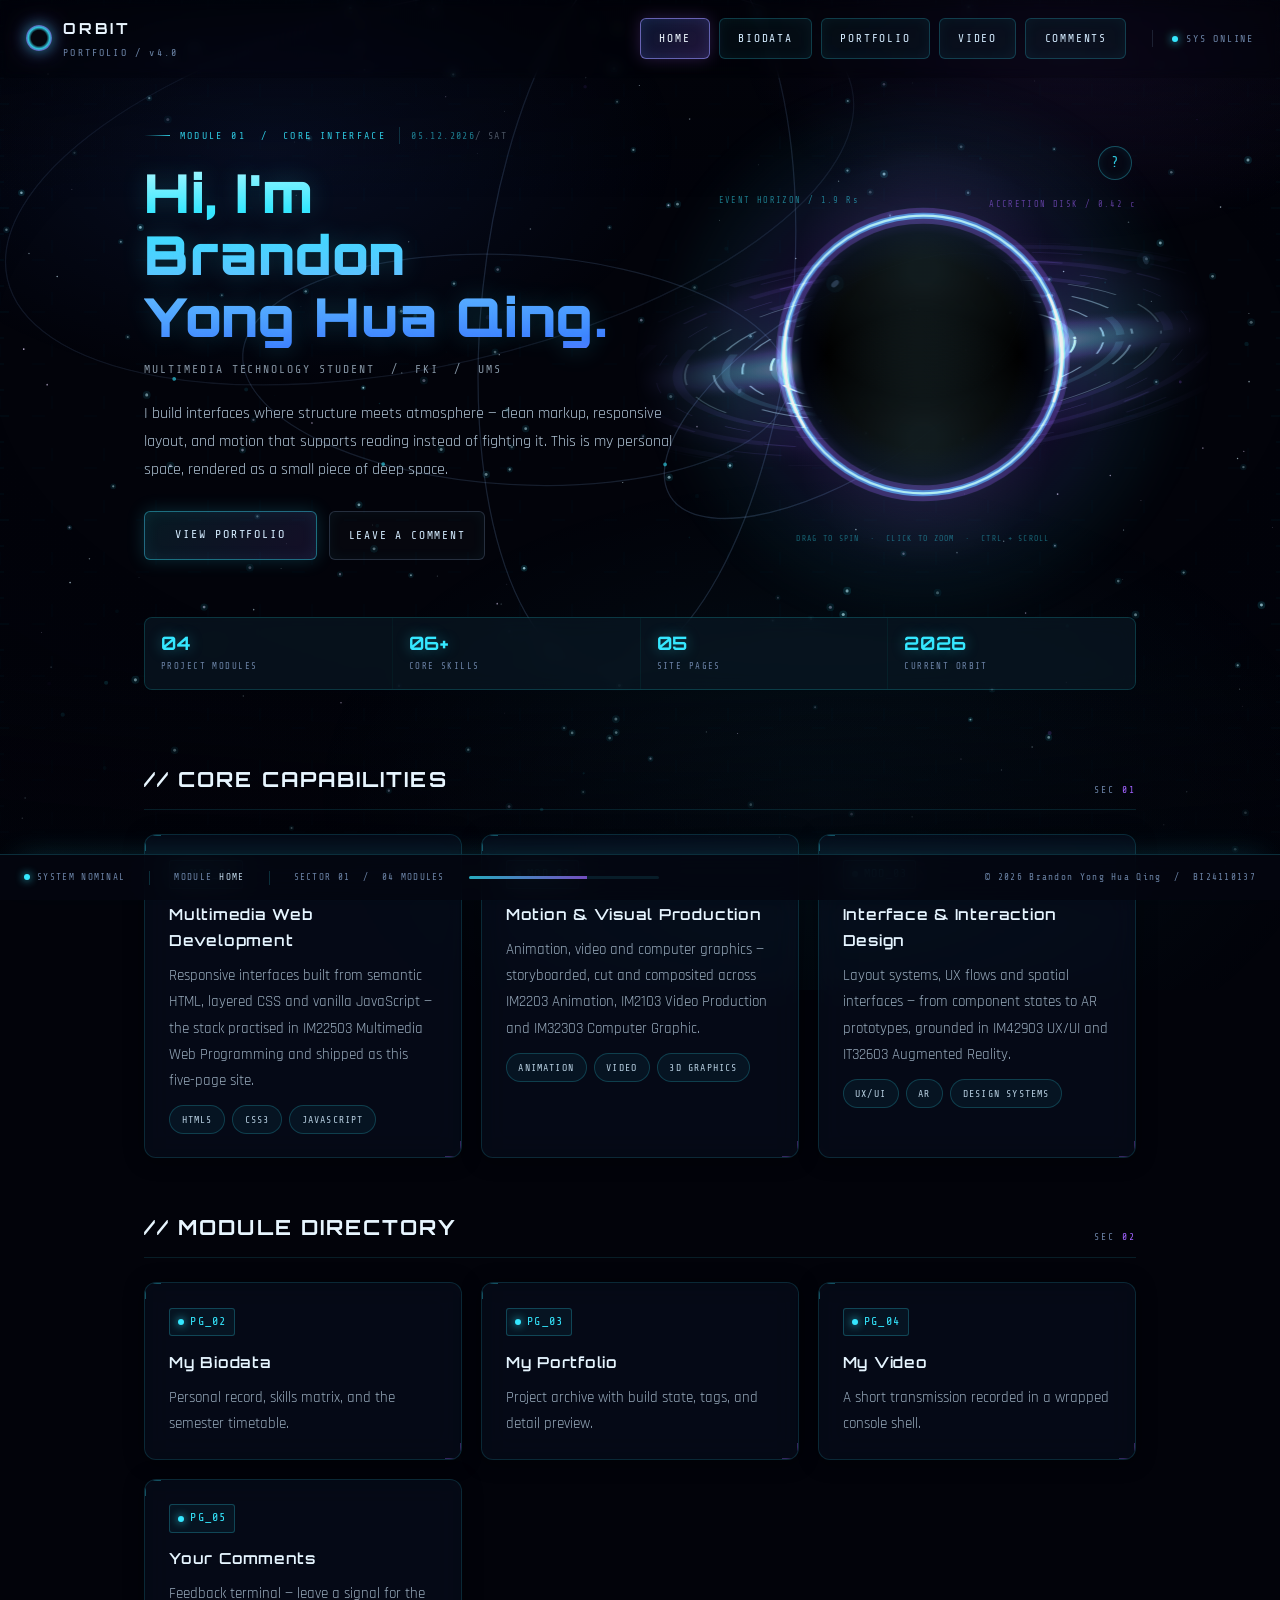
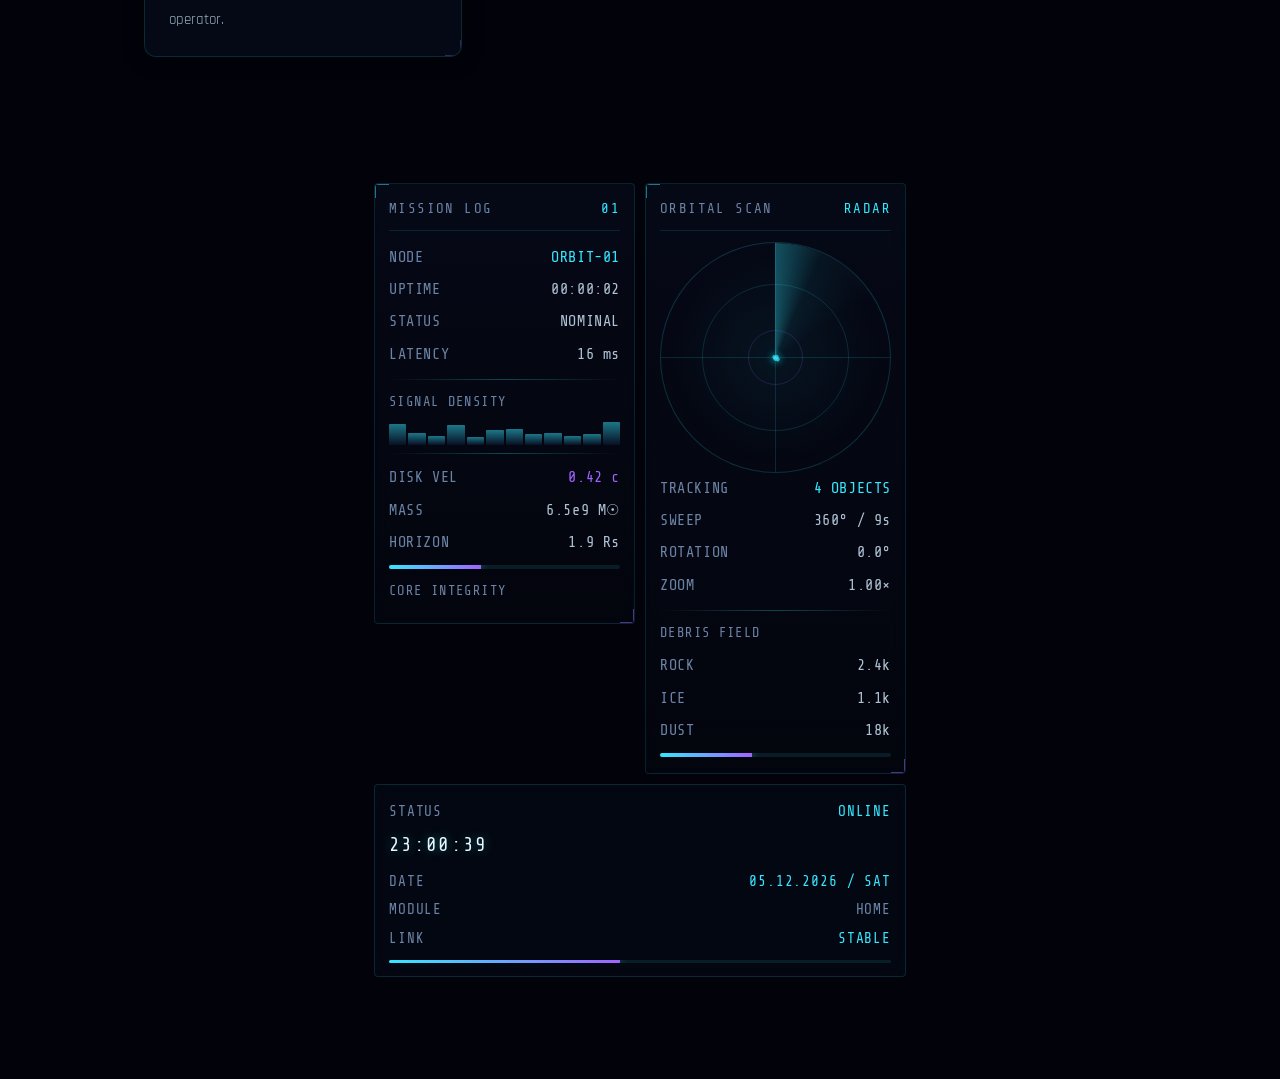
==== commit 08b06f29: "Add files via upload" ====
--- a/index.html
+++ b/index.html
@@ -6,7 +6,7 @@
 <link rel="icon" href="data:,">
 <title>HOME // DEEP SPACE PORTFOLIO</title>
 <meta name="description" content="Personal portfolio interface of a Multimedia Technology student, presented as a deep space black hole HUD console.">
-<link rel="stylesheet" href="style.css?v=20261120k">
+<link rel="stylesheet" href="style.css?v=20261120m">
 </head>
 <body data-module="HOME">
 
@@ -83,6 +83,9 @@
             <span class="bh-hint__desk">DRAG TO SPIN &nbsp;·&nbsp; CLICK TO ZOOM &nbsp;·&nbsp; CTRL + SCROLL</span>
             <span class="bh-hint__touch">SWIPE TO SPIN &nbsp;·&nbsp; PINCH TO ZOOM &nbsp;·&nbsp; TAP TO PULSE</span>
           </div>
+          <button class="bh-help-btn" id="bhHelpBtn" type="button"
+                  aria-expanded="false" aria-controls="bhHelp"
+                  aria-label="What can I do with the black hole?">?</button>
         </div>
       </div>
     </div>
@@ -196,6 +199,43 @@
   </section>
 
 </main>
+
+<div class="bh-help" id="bhHelp" hidden>
+  <div class="bh-help__card" role="dialog" aria-modal="true" aria-labelledby="bhHelpTitle">
+    <div class="bh-help__head">
+      <h3 class="bh-help__title" id="bhHelpTitle">BLACK HOLE / INTERACTIONS</h3>
+      <button class="bh-help__close" type="button">ESC</button>
+    </div>
+    <div class="bh-help__rows">
+      <div class="bh-help__row">
+        <b>DRAG</b>
+        <span>Drag sideways to spin the accretion disk, up or down to change its tilt. Let go mid-move and the disk keeps the momentum.</span>
+      </div>
+      <div class="bh-help__row">
+        <b>TAP / CLICK</b>
+        <span>Debris drops in from the side you tapped, spirals down the disk and gets swallowed — with a burst of sparks and a shock ring.</span>
+      </div>
+      <div class="bh-help__row">
+        <b>DOUBLE TAP</b>
+        <span>Two taps within 0.26 s zoom to 1.42× and drop a heavier shower of rocks.</span>
+      </div>
+      <div class="bh-help__row">
+        <b>PINCH / CTRL + SCROLL</b>
+        <span>Zoom the hole between 0.72× and 1.6×. Without Ctrl the wheel just scrolls the page.</span>
+      </div>
+      <div class="bh-help__row">
+        <b>KEYS</b>
+        <span>Left / right arrows spin the disk, plus and minus zoom, Enter or Space drops meteors. Works once the hole has focus.</span>
+      </div>
+      <div class="bh-help__row">
+        <b>IDLE</b>
+        <span>Leave it alone for 3.6 s and the disk settles back to its rest angle and default zoom.</span>
+      </div>
+    </div>
+    <p class="bh-help__foot">// TWO CANVAS LAYERS / 30 FPS ON TOUCH DEVICES</p>
+  </div>
+</div>
+
 <section class="hud-tray" aria-hidden="true">
 <aside class="hud-panel hud-left">
   <div class="panel-head">MISSION LOG <b>01</b></div>
@@ -272,6 +312,6 @@
   <div class="cb-item cb-push">&copy; 2026 Brandon Yong Hua Qing &nbsp;/&nbsp; BI24110137</div>
 </footer>
 
-<script src="script.js?v=20261120k"></script>
+<script src="script.js?v=20261120m"></script>
 </body>
 </html>
--- a/style.css
+++ b/style.css
@@ -2694,6 +2694,143 @@
   translate: var(--shake-x, 0px) var(--shake-y, 0px);
 }
 
+/* ---------- 26. BLACK HOLE HELP ---------- */
+.bh-help-btn {
+  position: absolute;
+  z-index: 4;
+  top: 1%;
+  right: 1%;
+  width: 34px;
+  height: 34px;
+  display: grid;
+  place-items: center;
+  font-family: var(--font-mono);
+  font-size: 0.9rem;
+  line-height: 1;
+  color: rgba(53, 231, 255, 0.85);
+  background: rgba(6, 10, 22, 0.72);
+  border: 1px solid rgba(53, 231, 255, 0.32);
+  border-radius: 999px;
+  cursor: pointer;
+  -webkit-tap-highlight-color: transparent;
+  box-shadow: inset 0 0 10px rgba(53, 231, 255, 0.08);
+  transition: color var(--t-slow) var(--ease),
+              border-color var(--t-slow) var(--ease),
+              box-shadow var(--t-slow) var(--ease);
+}
+
+.bh-help-btn:hover,
+.bh-help-btn:focus-visible {
+  color: #eafcff;
+  border-color: rgba(53, 231, 255, 0.8);
+  box-shadow: 0 0 18px rgba(53, 231, 255, 0.28), inset 0 0 12px rgba(53, 231, 255, 0.14);
+  outline: none;
+}
+
+.bh-help-btn[aria-expanded="true"] {
+  color: #ffffff;
+  border-color: rgba(53, 231, 255, 0.95);
+  box-shadow: 0 0 22px rgba(53, 231, 255, 0.36), inset 0 0 14px rgba(53, 231, 255, 0.18);
+}
+
+.bh-help {
+  position: fixed;
+  inset: 0;
+  z-index: 700;
+  display: grid;
+  place-items: center;
+  padding: 1.1rem;
+  background: radial-gradient(circle at 50% 42%, rgba(5, 9, 20, 0.82), rgba(2, 3, 9, 0.94));
+}
+
+.bh-help[hidden] { display: none; }
+
+.bh-help__card {
+  width: min(92vw, 460px);
+  max-height: 84vh;
+  overflow-y: auto;
+  padding: 1.15rem 1.25rem 0.9rem;
+  background: rgba(6, 10, 22, 0.96);
+  border: 1px solid rgba(53, 231, 255, 0.26);
+  border-radius: 10px;
+  box-shadow: 0 0 0 1px rgba(53, 231, 255, 0.06), 0 22px 60px rgba(0, 0, 0, 0.62);
+}
+
+.bh-help__head {
+  display: flex;
+  align-items: center;
+  justify-content: space-between;
+  gap: 1rem;
+  padding-bottom: 0.8rem;
+  border-bottom: 1px solid rgba(53, 231, 255, 0.14);
+}
+
+.bh-help__title {
+  margin: 0;
+  font-family: var(--font-mono);
+  font-size: 0.7rem;
+  letter-spacing: 0.15em;
+  color: rgba(53, 231, 255, 0.92);
+}
+
+.bh-help__close {
+  font-family: var(--font-mono);
+  font-size: 0.58rem;
+  letter-spacing: 0.14em;
+  color: var(--dim);
+  background: none;
+  border: 1px solid rgba(107, 131, 166, 0.34);
+  border-radius: 4px;
+  padding: 0.28rem 0.46rem;
+  cursor: pointer;
+  transition: color var(--t-slow) var(--ease), border-color var(--t-slow) var(--ease);
+}
+
+.bh-help__close:hover { color: var(--ice); border-color: rgba(53, 231, 255, 0.5); }
+
+.bh-help__rows {
+  display: grid;
+  gap: 0.85rem;
+  margin: 0.95rem 0 0.8rem;
+}
+
+.bh-help__row {
+  display: grid;
+  grid-template-columns: 112px 1fr;
+  gap: 0.85rem;
+  align-items: start;
+}
+
+.bh-help__row b {
+  font-family: var(--font-mono);
+  font-size: 0.6rem;
+  font-weight: 600;
+  letter-spacing: 0.1em;
+  color: rgba(53, 231, 255, 0.82);
+}
+
+.bh-help__row span {
+  font-size: 0.8rem;
+  line-height: 1.62;
+  color: rgba(196, 214, 236, 0.84);
+}
+
+.bh-help__foot {
+  margin: 0;
+  padding-top: 0.7rem;
+  border-top: 1px solid rgba(53, 231, 255, 0.12);
+  font-family: var(--font-mono);
+  font-size: 0.52rem;
+  letter-spacing: 0.12em;
+  color: rgba(107, 131, 166, 0.75);
+}
+
+@media (max-width: 520px) {
+  .bh-help__row { grid-template-columns: 88px 1fr; gap: 0.7rem; }
+  .bh-help__row span { font-size: 0.76rem; line-height: 1.55; }
+  .bh-help-btn { width: 30px; height: 30px; font-size: 0.82rem; }
+}
+
 /* ---------- 25. REDUCED MOTION ---------- */
 @media (prefers-reduced-motion: reduce) {
   html { scroll-behavior: auto; }
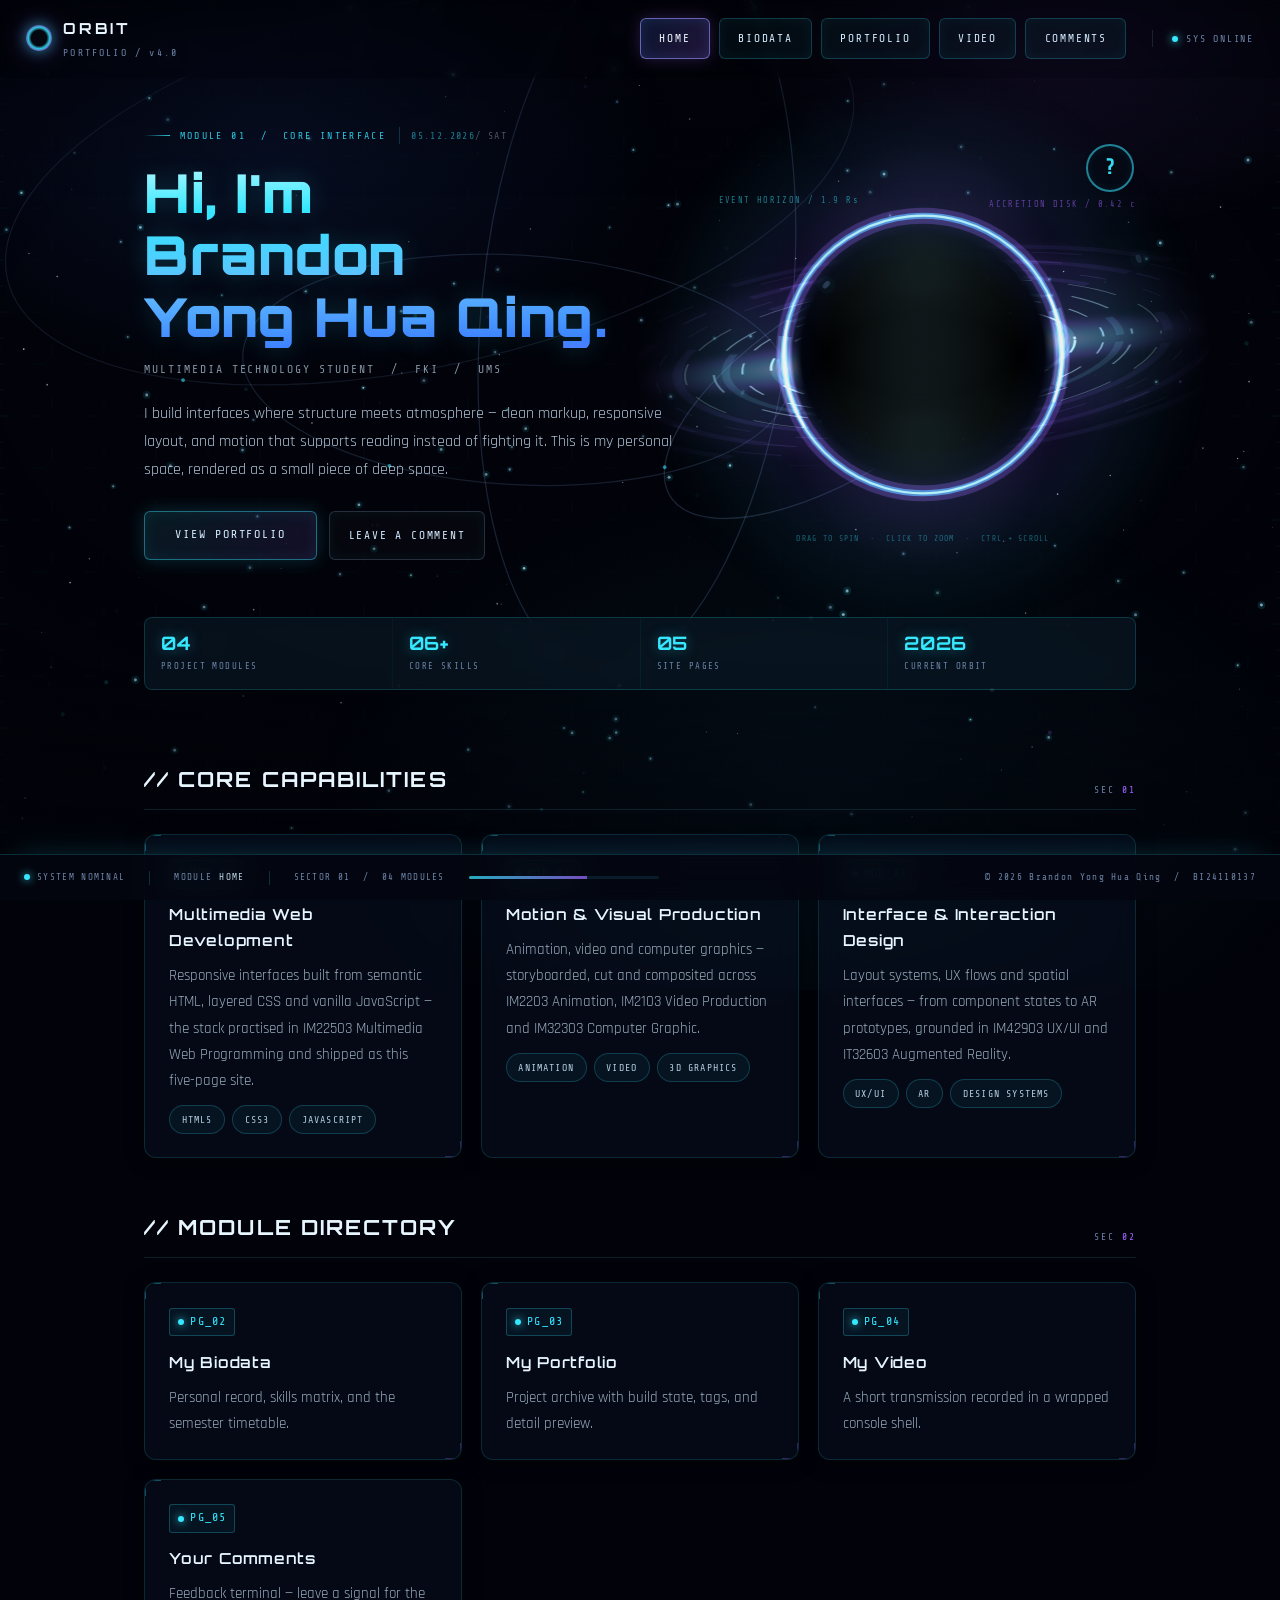
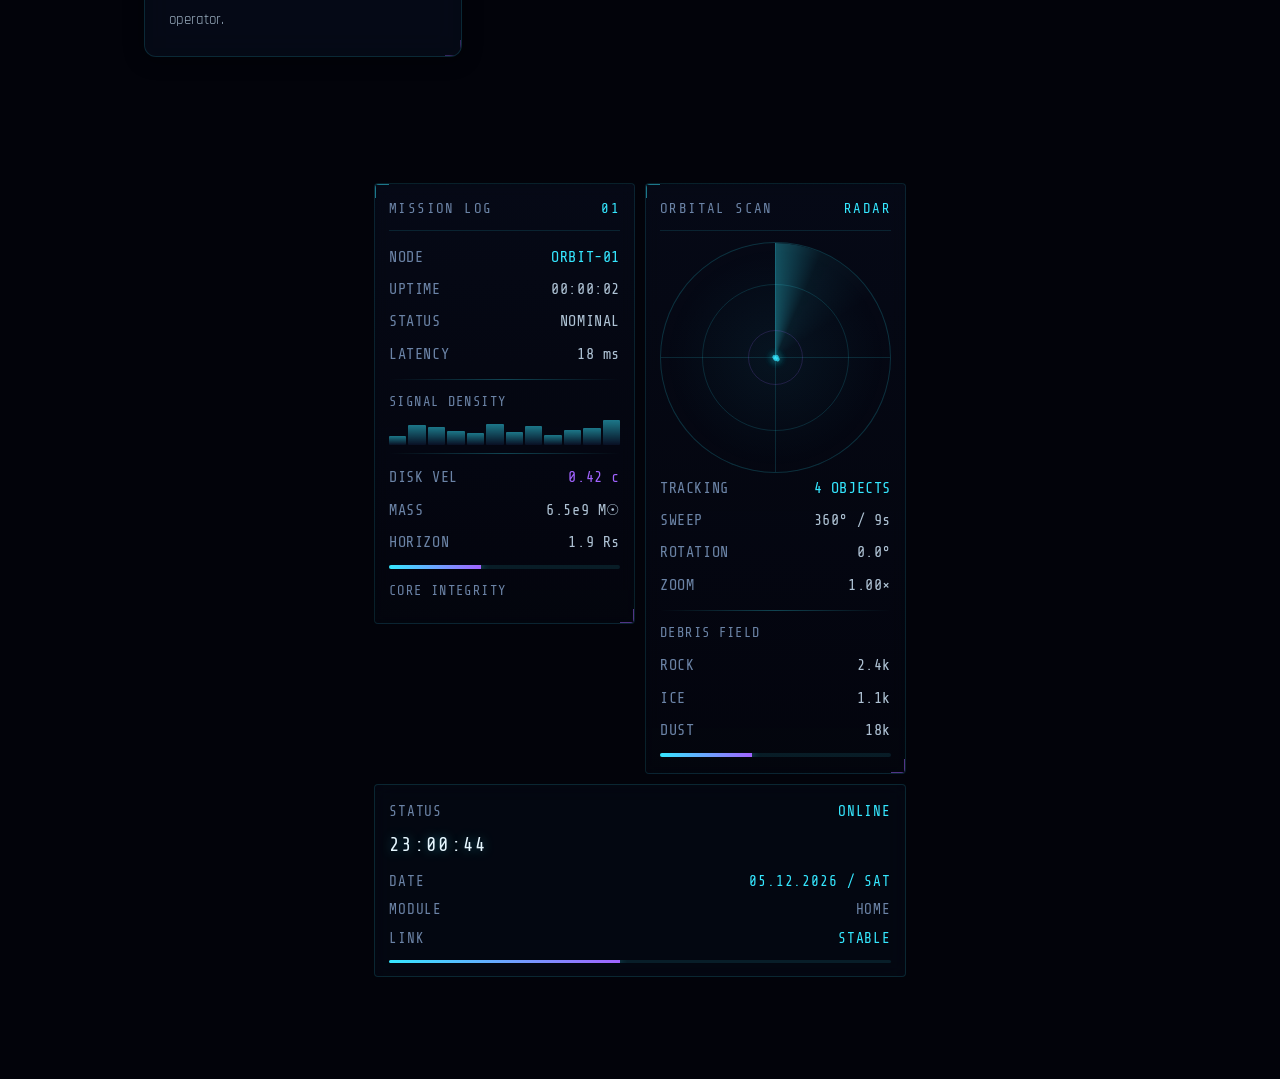
==== commit d6cb9b8a: "Add files via upload" ====
--- a/index.html
+++ b/index.html
@@ -6,7 +6,7 @@
 <link rel="icon" href="data:,">
 <title>HOME // DEEP SPACE PORTFOLIO</title>
 <meta name="description" content="Personal portfolio interface of a Multimedia Technology student, presented as a deep space black hole HUD console.">
-<link rel="stylesheet" href="style.css?v=20261120m">
+<link rel="stylesheet" href="style.css?v=20261120n">
 </head>
 <body data-module="HOME">
 
@@ -312,6 +312,6 @@
   <div class="cb-item cb-push">&copy; 2026 Brandon Yong Hua Qing &nbsp;/&nbsp; BI24110137</div>
 </footer>
 
-<script src="script.js?v=20261120m"></script>
+<script src="script.js?v=20261120n"></script>
 </body>
 </html>
--- a/style.css
+++ b/style.css
@@ -2698,18 +2698,19 @@
 .bh-help-btn {
   position: absolute;
   z-index: 4;
-  top: 1%;
-  right: 1%;
-  width: 34px;
-  height: 34px;
+  top: 0.5%;
+  right: 0.5%;
+  width: 48px;
+  height: 48px;
   display: grid;
   place-items: center;
   font-family: var(--font-mono);
-  font-size: 0.9rem;
+  font-size: 1.35rem;
+  font-weight: 700;
   line-height: 1;
-  color: rgba(53, 231, 255, 0.85);
-  background: rgba(6, 10, 22, 0.72);
-  border: 1px solid rgba(53, 231, 255, 0.32);
+  color: rgba(53, 231, 255, 0.95);
+  background: rgba(6, 10, 22, 0.8);
+  border: 2px solid rgba(53, 231, 255, 0.55);
   border-radius: 999px;
   cursor: pointer;
   -webkit-tap-highlight-color: transparent;
@@ -2828,7 +2829,7 @@
 @media (max-width: 520px) {
   .bh-help__row { grid-template-columns: 88px 1fr; gap: 0.7rem; }
   .bh-help__row span { font-size: 0.76rem; line-height: 1.55; }
-  .bh-help-btn { width: 30px; height: 30px; font-size: 0.82rem; }
+  .bh-help-btn { width: 40px; height: 40px; font-size: 1.15rem; }
 }
 
 /* ---------- 25. REDUCED MOTION ---------- */
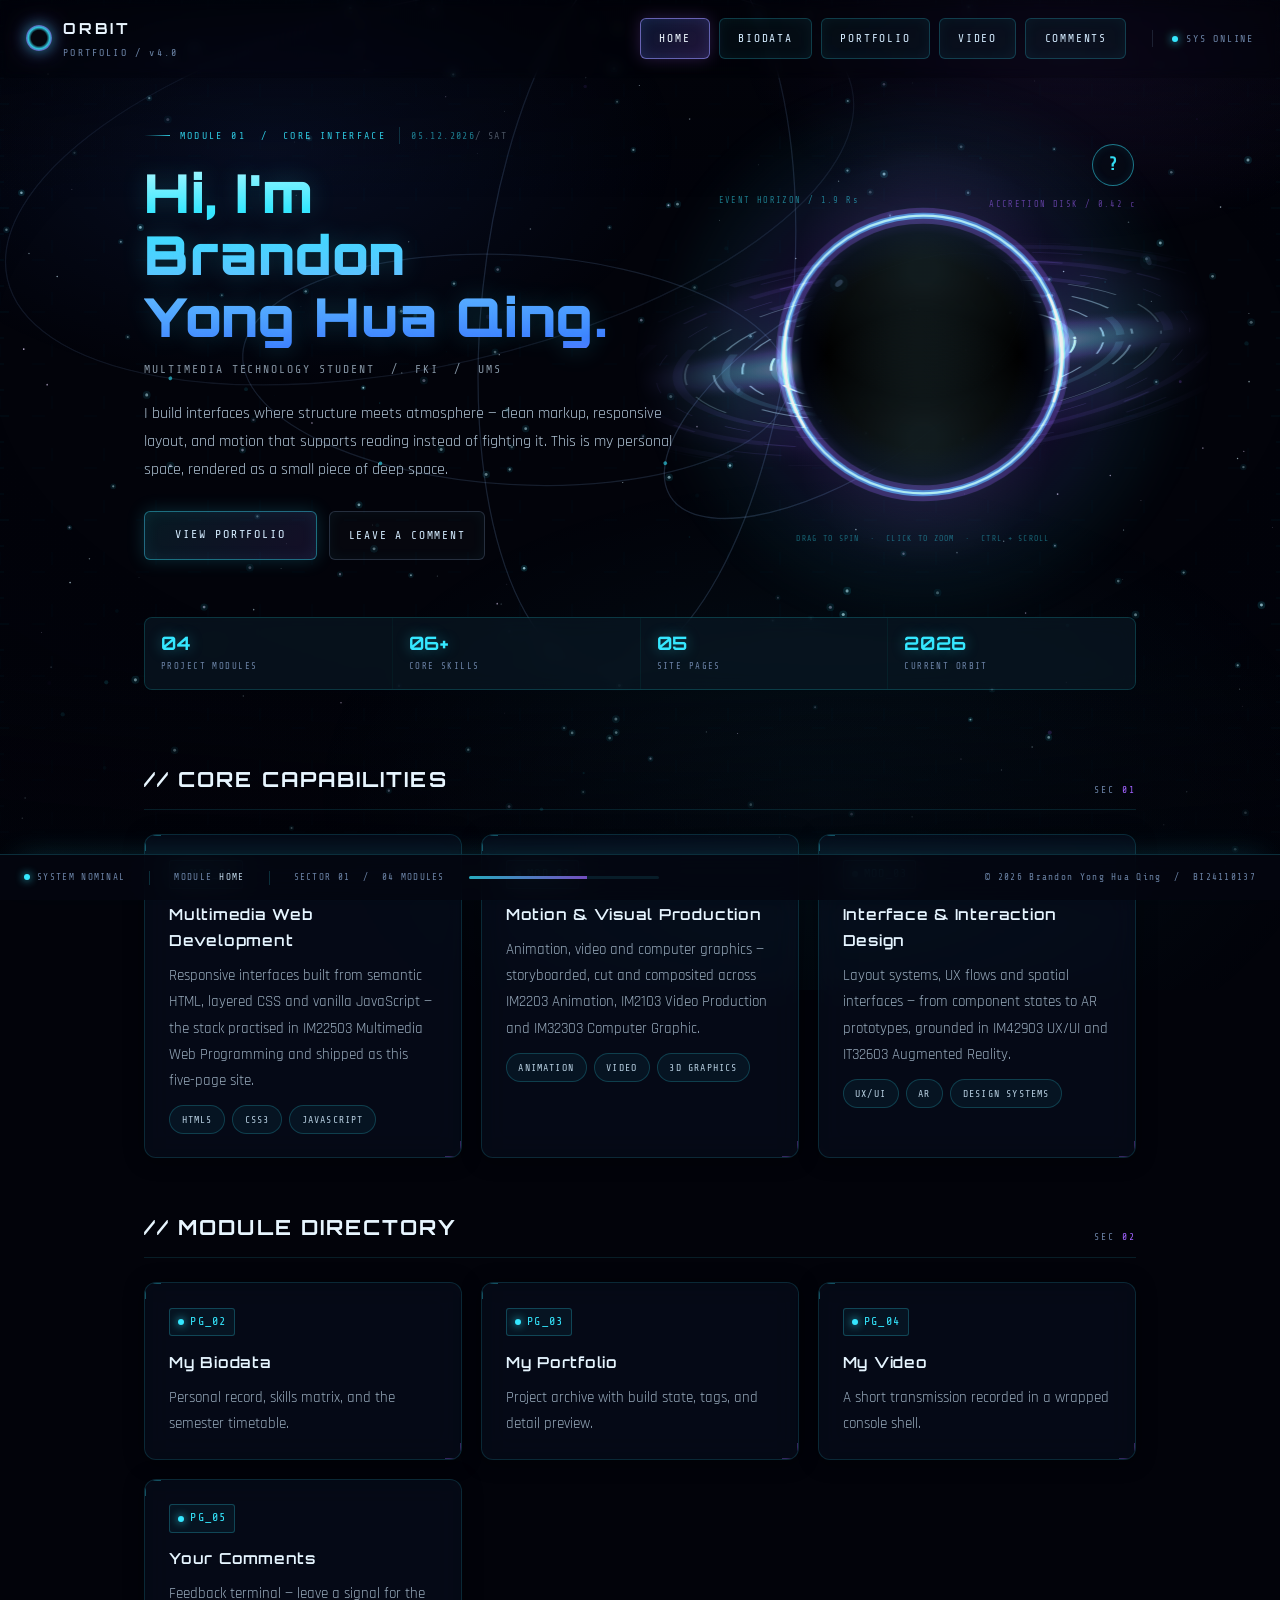
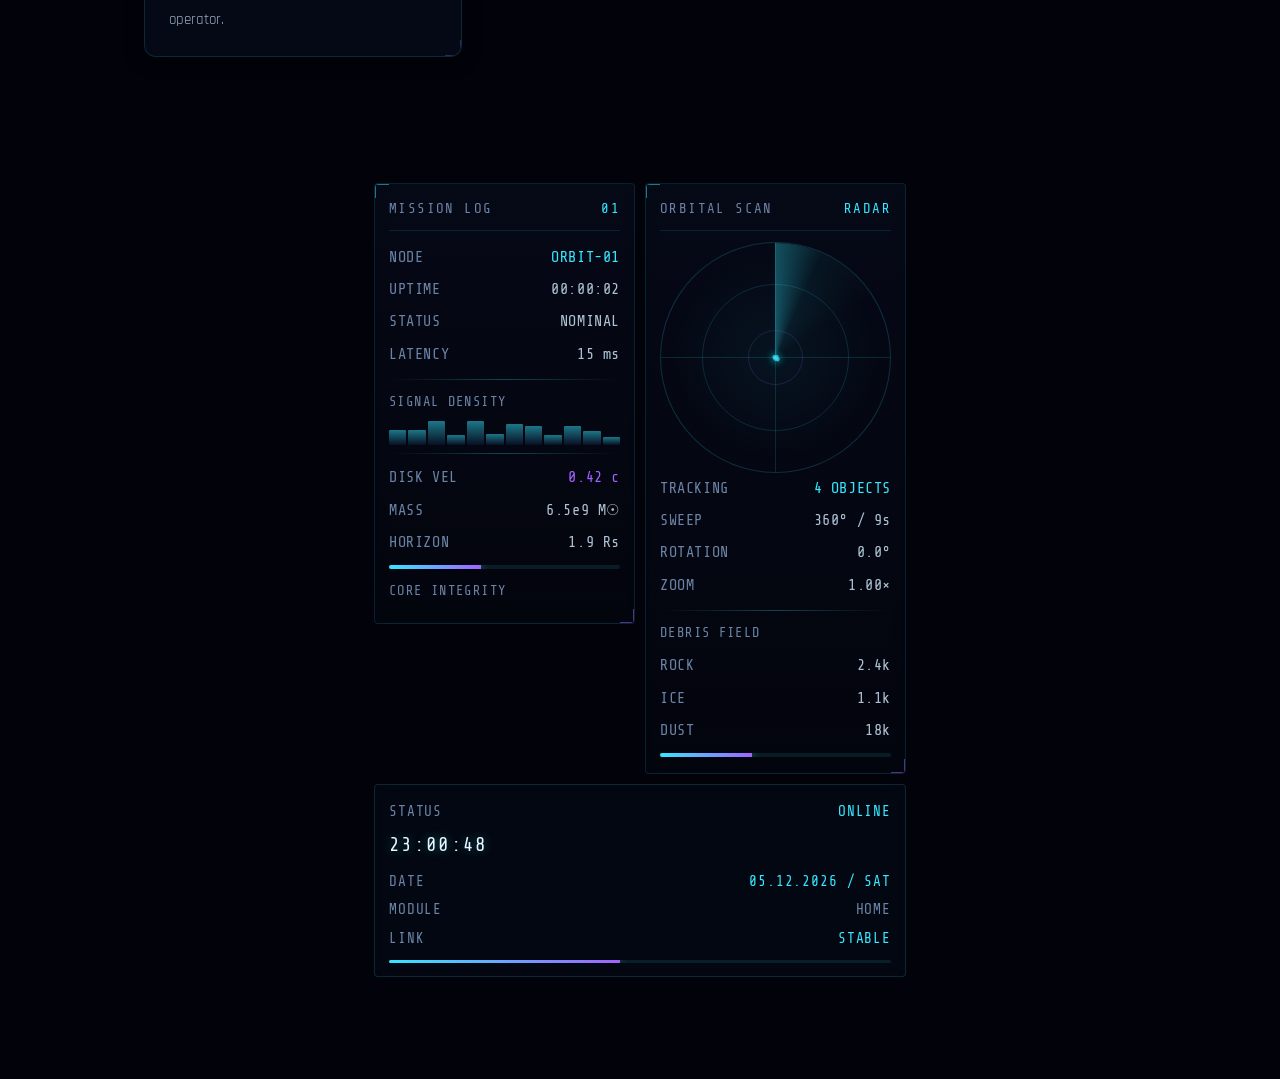
==== commit e949c22c: "Add files via upload" ====
--- a/index.html
+++ b/index.html
@@ -6,7 +6,7 @@
 <link rel="icon" href="data:,">
 <title>HOME // DEEP SPACE PORTFOLIO</title>
 <meta name="description" content="Personal portfolio interface of a Multimedia Technology student, presented as a deep space black hole HUD console.">
-<link rel="stylesheet" href="style.css?v=20261120n">
+<link rel="stylesheet" href="style.css?v=20261120o">
 </head>
 <body data-module="HOME">
 
@@ -312,6 +312,6 @@
   <div class="cb-item cb-push">&copy; 2026 Brandon Yong Hua Qing &nbsp;/&nbsp; BI24110137</div>
 </footer>
 
-<script src="script.js?v=20261120n"></script>
+<script src="script.js?v=20261120o"></script>
 </body>
 </html>
--- a/style.css
+++ b/style.css
@@ -2700,17 +2700,17 @@
   z-index: 4;
   top: 0.5%;
   right: 0.5%;
-  width: 48px;
-  height: 48px;
+  width: 42px;
+  height: 42px;
   display: grid;
   place-items: center;
   font-family: var(--font-mono);
-  font-size: 1.35rem;
+  font-size: 1.12rem;
   font-weight: 700;
   line-height: 1;
   color: rgba(53, 231, 255, 0.95);
   background: rgba(6, 10, 22, 0.8);
-  border: 2px solid rgba(53, 231, 255, 0.55);
+  border: 1.5px solid rgba(53, 231, 255, 0.5);
   border-radius: 999px;
   cursor: pointer;
   -webkit-tap-highlight-color: transparent;
@@ -2829,7 +2829,7 @@
 @media (max-width: 520px) {
   .bh-help__row { grid-template-columns: 88px 1fr; gap: 0.7rem; }
   .bh-help__row span { font-size: 0.76rem; line-height: 1.55; }
-  .bh-help-btn { width: 40px; height: 40px; font-size: 1.15rem; }
+  .bh-help-btn { width: 36px; height: 36px; font-size: 1rem; }
 }
 
 /* ---------- 25. REDUCED MOTION ---------- */
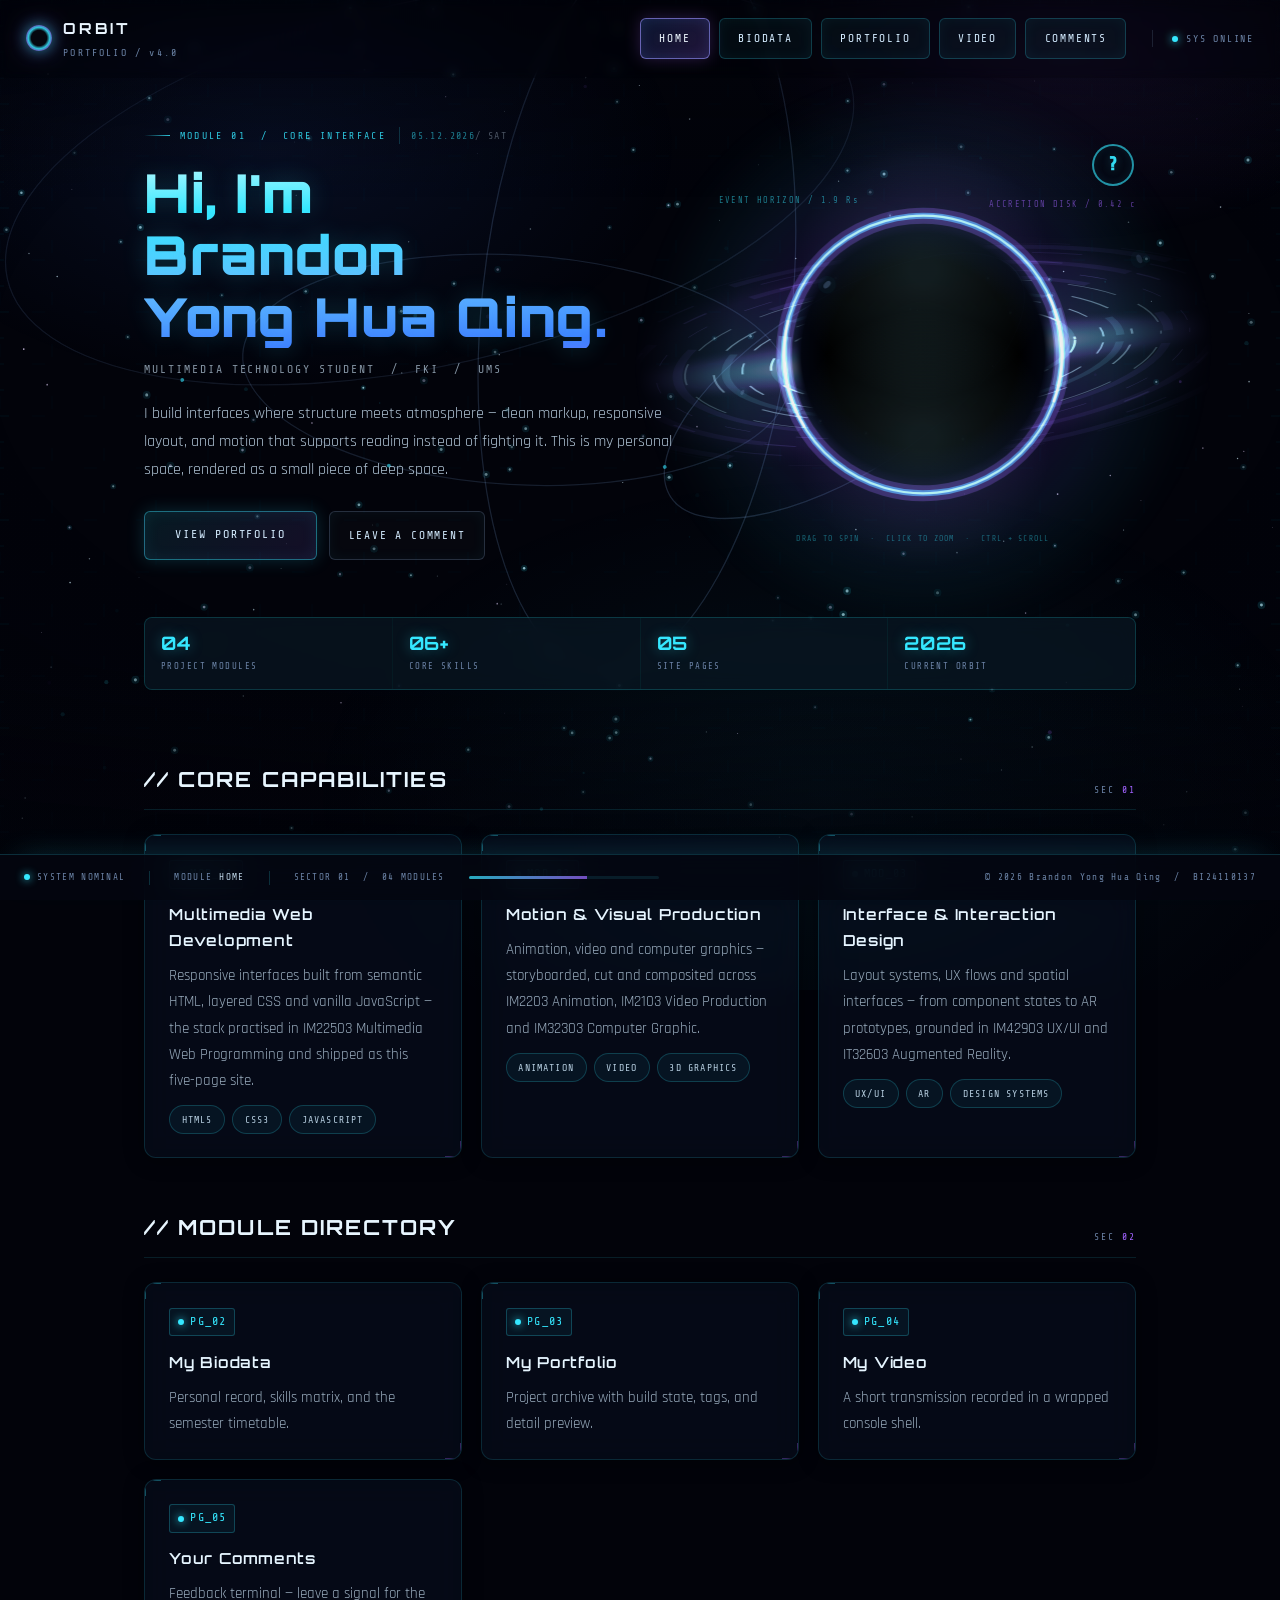
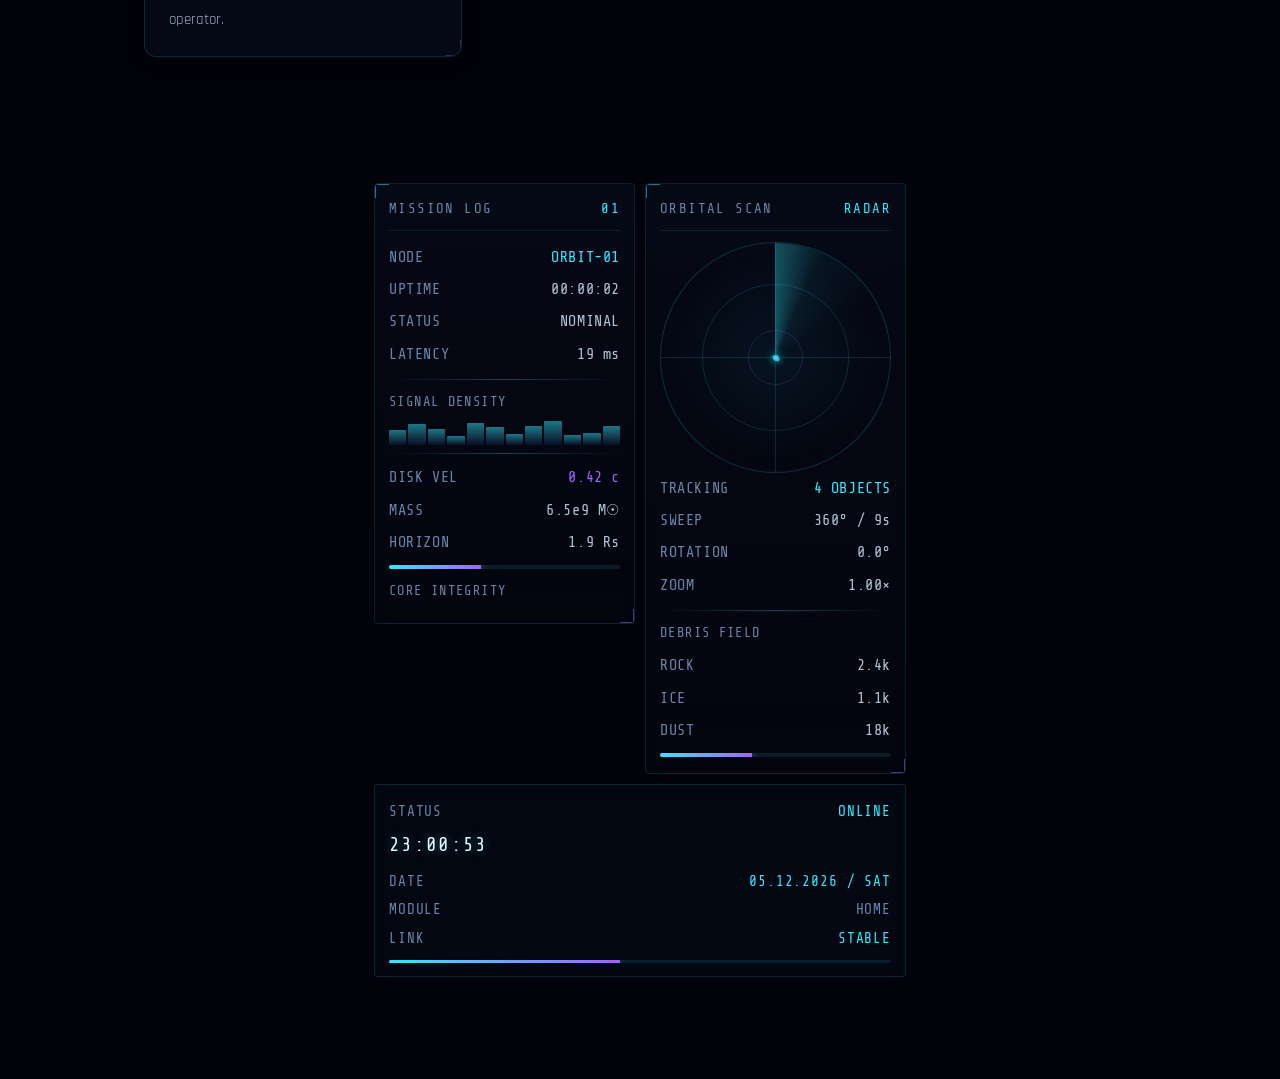
==== commit dc01ac38: "Add files via upload" ====
--- a/index.html
+++ b/index.html
@@ -6,7 +6,7 @@
 <link rel="icon" href="data:,">
 <title>HOME // DEEP SPACE PORTFOLIO</title>
 <meta name="description" content="Personal portfolio interface of a Multimedia Technology student, presented as a deep space black hole HUD console.">
-<link rel="stylesheet" href="style.css?v=20261120o">
+<link rel="stylesheet" href="style.css?v=20261120p">
 </head>
 <body data-module="HOME">
 
@@ -312,6 +312,6 @@
   <div class="cb-item cb-push">&copy; 2026 Brandon Yong Hua Qing &nbsp;/&nbsp; BI24110137</div>
 </footer>
 
-<script src="script.js?v=20261120o"></script>
+<script src="script.js?v=20261120p"></script>
 </body>
 </html>
--- a/style.css
+++ b/style.css
@@ -2706,12 +2706,14 @@
   place-items: center;
   font-family: var(--font-mono);
   font-size: 1.12rem;
-  font-weight: 700;
+  font-weight: 800;
   line-height: 1;
   color: rgba(53, 231, 255, 0.95);
   background: rgba(6, 10, 22, 0.8);
-  border: 1.5px solid rgba(53, 231, 255, 0.5);
+  border: 2.5px solid rgba(53, 231, 255, 0.62);
   border-radius: 999px;
+  -webkit-text-stroke: 0.7px rgba(53, 231, 255, 0.9);
+  text-shadow: 0 0 10px rgba(53, 231, 255, 0.35);
   cursor: pointer;
   -webkit-tap-highlight-color: transparent;
   box-shadow: inset 0 0 10px rgba(53, 231, 255, 0.08);
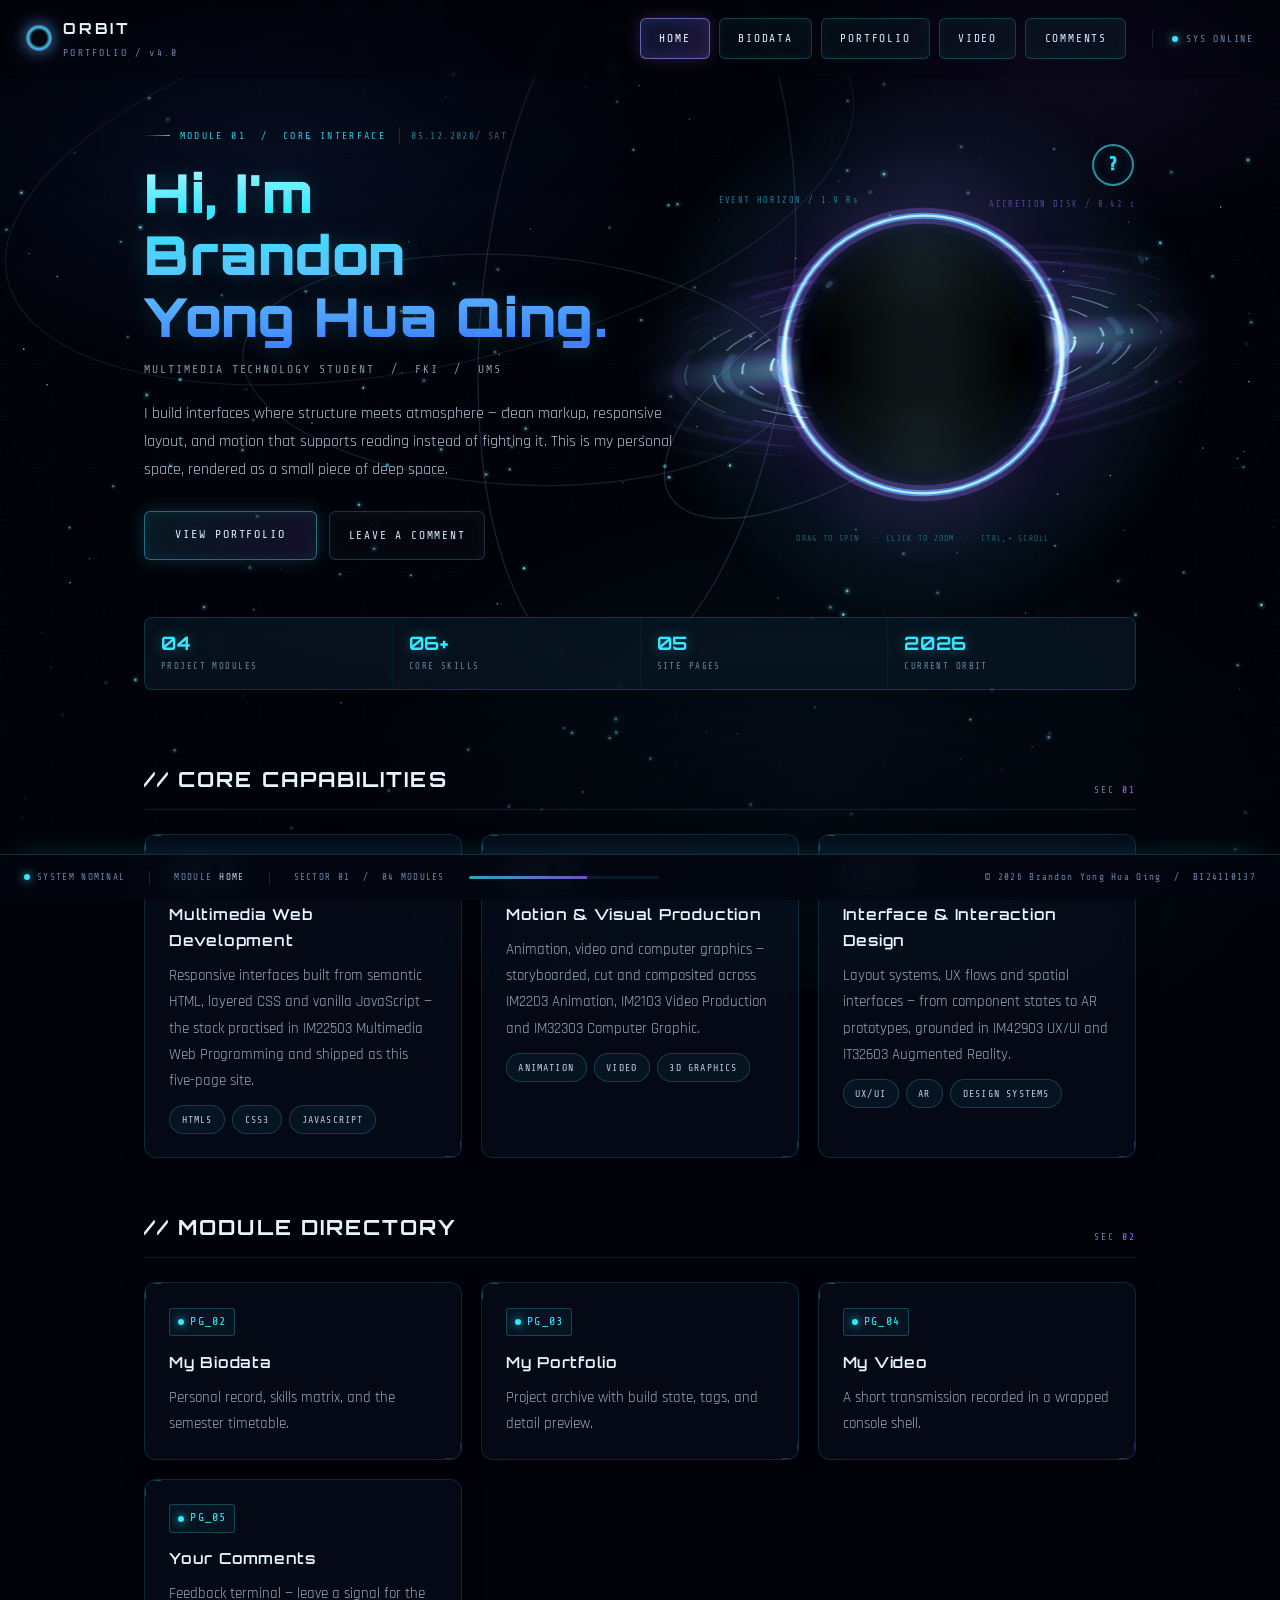
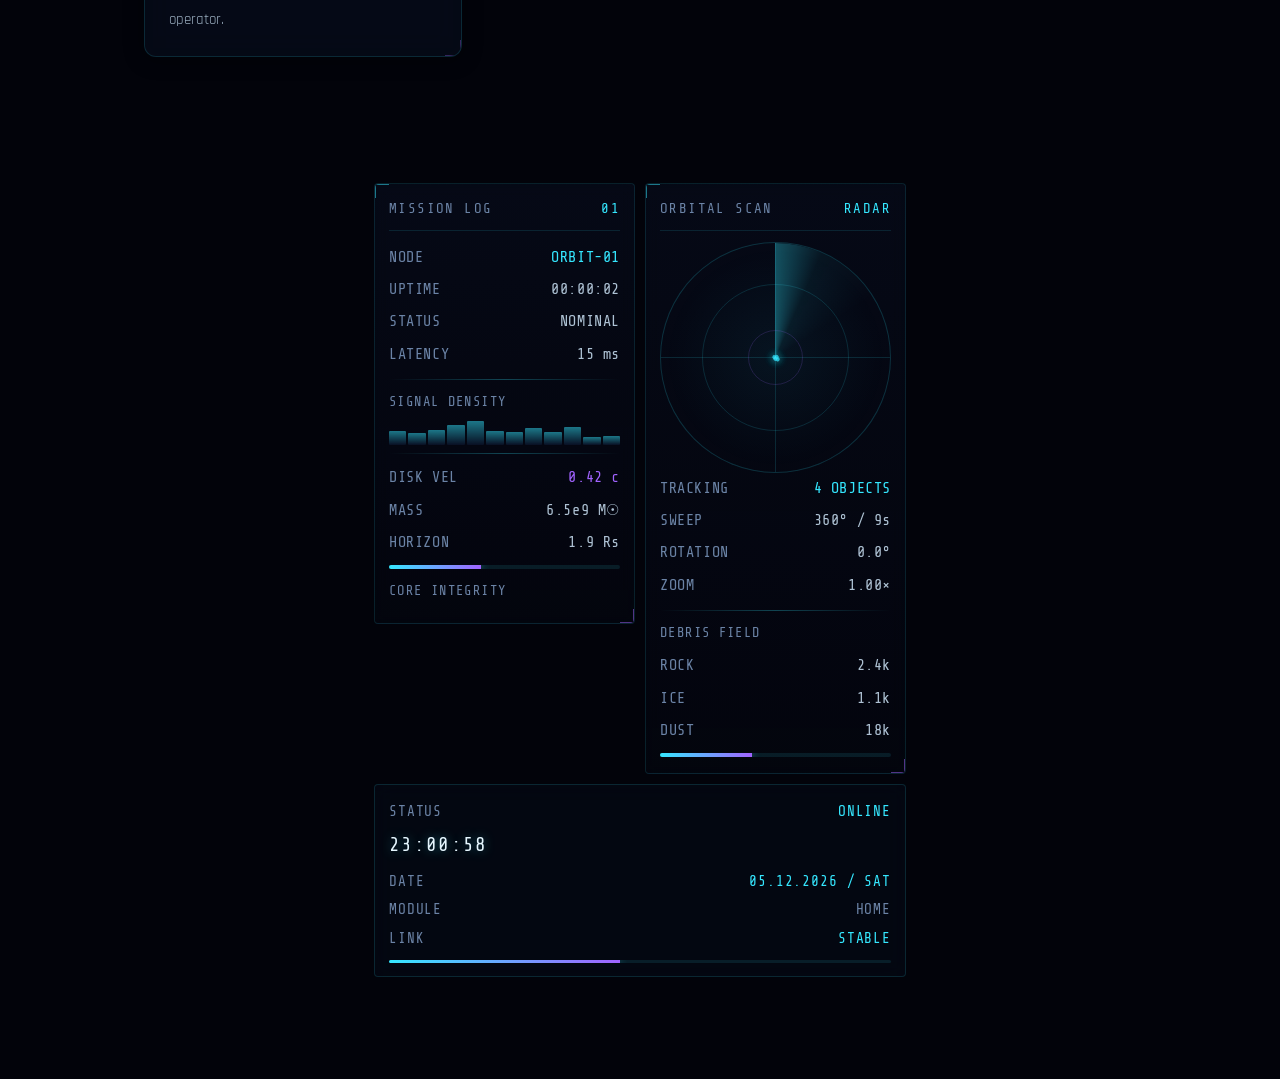
==== commit 6f03400b: "Add files via upload" ====
--- a/index.html
+++ b/index.html
@@ -6,7 +6,7 @@
 <link rel="icon" href="data:,">
 <title>HOME // DEEP SPACE PORTFOLIO</title>
 <meta name="description" content="Personal portfolio interface of a Multimedia Technology student, presented as a deep space black hole HUD console.">
-<link rel="stylesheet" href="style.css?v=20261120p">
+<link rel="stylesheet" href="style.css?v=20261122a">
 </head>
 <body data-module="HOME">
 
@@ -312,6 +312,6 @@
   <div class="cb-item cb-push">&copy; 2026 Brandon Yong Hua Qing &nbsp;/&nbsp; BI24110137</div>
 </footer>
 
-<script src="script.js?v=20261120p"></script>
+<script src="script.js?v=20261122a"></script>
 </body>
 </html>
--- a/style.css
+++ b/style.css
@@ -2834,6 +2834,96 @@
   .bh-help-btn { width: 36px; height: 36px; font-size: 1rem; }
 }
 
+/* ---------- 27. CONTACT INFORMATION ---------- */
+.contact-shell {
+  max-width: 820px;
+  padding: 1.4rem;
+}
+
+.contact-grid {
+  display: grid;
+  grid-template-columns: 1fr 1fr;
+  gap: 0.85rem;
+}
+
+.contact-item {
+  position: relative;
+  display: flex;
+  align-items: center;
+  gap: 0.9rem;
+  padding: 1.1rem 1.15rem;
+  border: 1px solid rgba(53, 231, 255, 0.16);
+  border-radius: 8px;
+  background: rgba(6, 10, 22, 0.55);
+  text-decoration: none;
+  transition: border-color var(--t-slow) var(--ease),
+              box-shadow var(--t-slow) var(--ease),
+              background var(--t-slow) var(--ease),
+              transform var(--t-slow) var(--ease);
+}
+
+.contact-item:hover,
+.contact-item:focus-visible {
+  outline: none;
+  border-color: rgba(53, 231, 255, 0.55);
+  background: rgba(10, 18, 38, 0.78);
+  box-shadow: 0 0 22px rgba(53, 231, 255, 0.18), inset 0 0 18px rgba(53, 231, 255, 0.06);
+  transform: translateY(-2px);
+}
+
+.contact-key {
+  flex: 0 0 auto;
+  font-family: var(--font-mono);
+  font-size: 0.7rem;
+  letter-spacing: 0.16em;
+  color: var(--cyan);
+  opacity: 0.85;
+}
+
+.contact-val {
+  flex: 1 1 auto;
+  min-width: 0;
+  font-family: var(--font-mono);
+  font-size: 0.94rem;
+  letter-spacing: 0.02em;
+  color: rgba(212, 236, 255, 0.88);
+  overflow: hidden;
+  text-overflow: ellipsis;
+  white-space: nowrap;
+}
+
+.contact-item:hover .contact-val {
+  color: #ffffff;
+  text-shadow: 0 0 10px rgba(53, 231, 255, 0.4);
+}
+
+.contact-arrow {
+  flex: 0 0 auto;
+  font-family: var(--font-mono);
+  font-size: 0.9rem;
+  color: rgba(161, 99, 255, 0.9);
+  transition: transform var(--t-slow) var(--ease), color var(--t-slow) var(--ease);
+}
+
+.contact-item:hover .contact-arrow {
+  color: var(--cyan);
+  transform: translate(2px, -2px);
+}
+
+.contact-note {
+  margin-top: 1.1rem;
+  font-family: var(--font-mono);
+  font-size: 0.74rem;
+  letter-spacing: 0.1em;
+  color: var(--dim);
+}
+
+@media (max-width: 620px) {
+  .contact-grid { grid-template-columns: 1fr; }
+  .contact-item { padding: 0.95rem 1rem; gap: 0.7rem; }
+  .contact-val { font-size: 0.88rem; }
+}
+
 /* ---------- 25. REDUCED MOTION ---------- */
 @media (prefers-reduced-motion: reduce) {
   html { scroll-behavior: auto; }
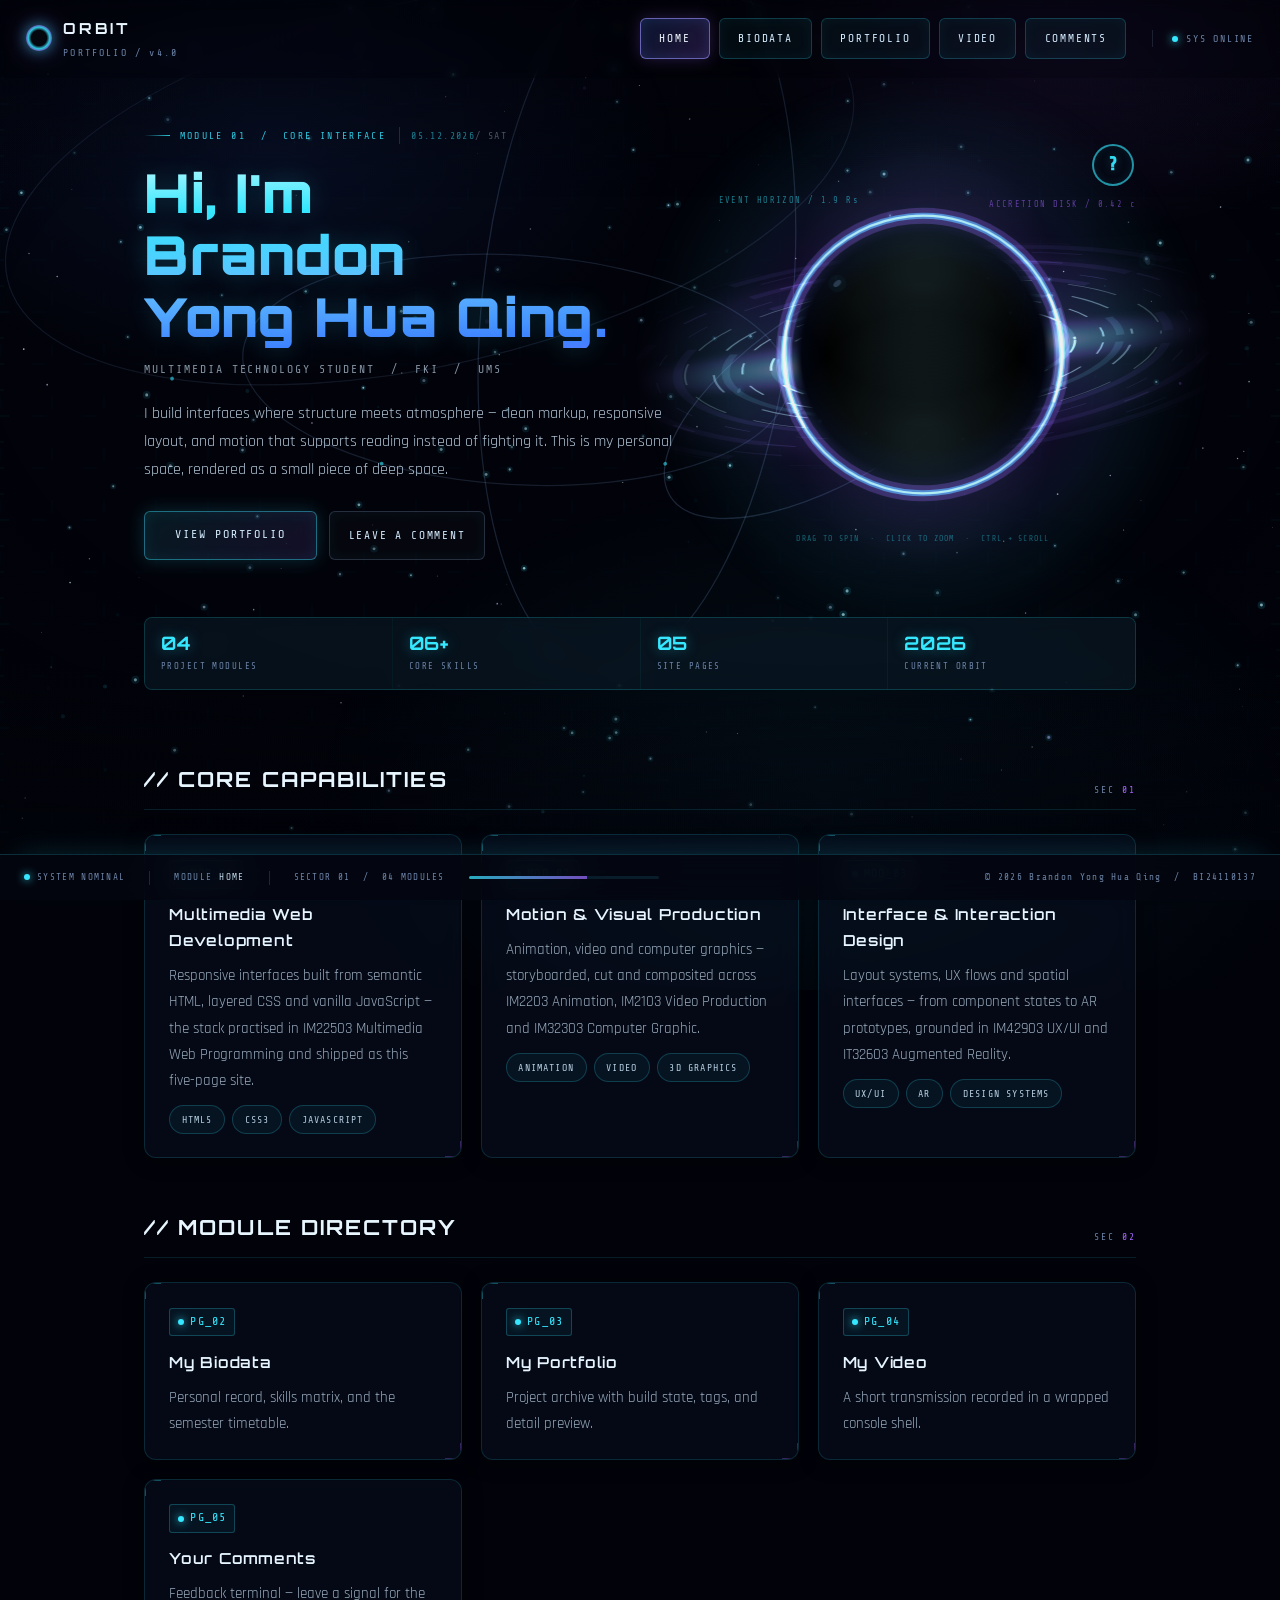
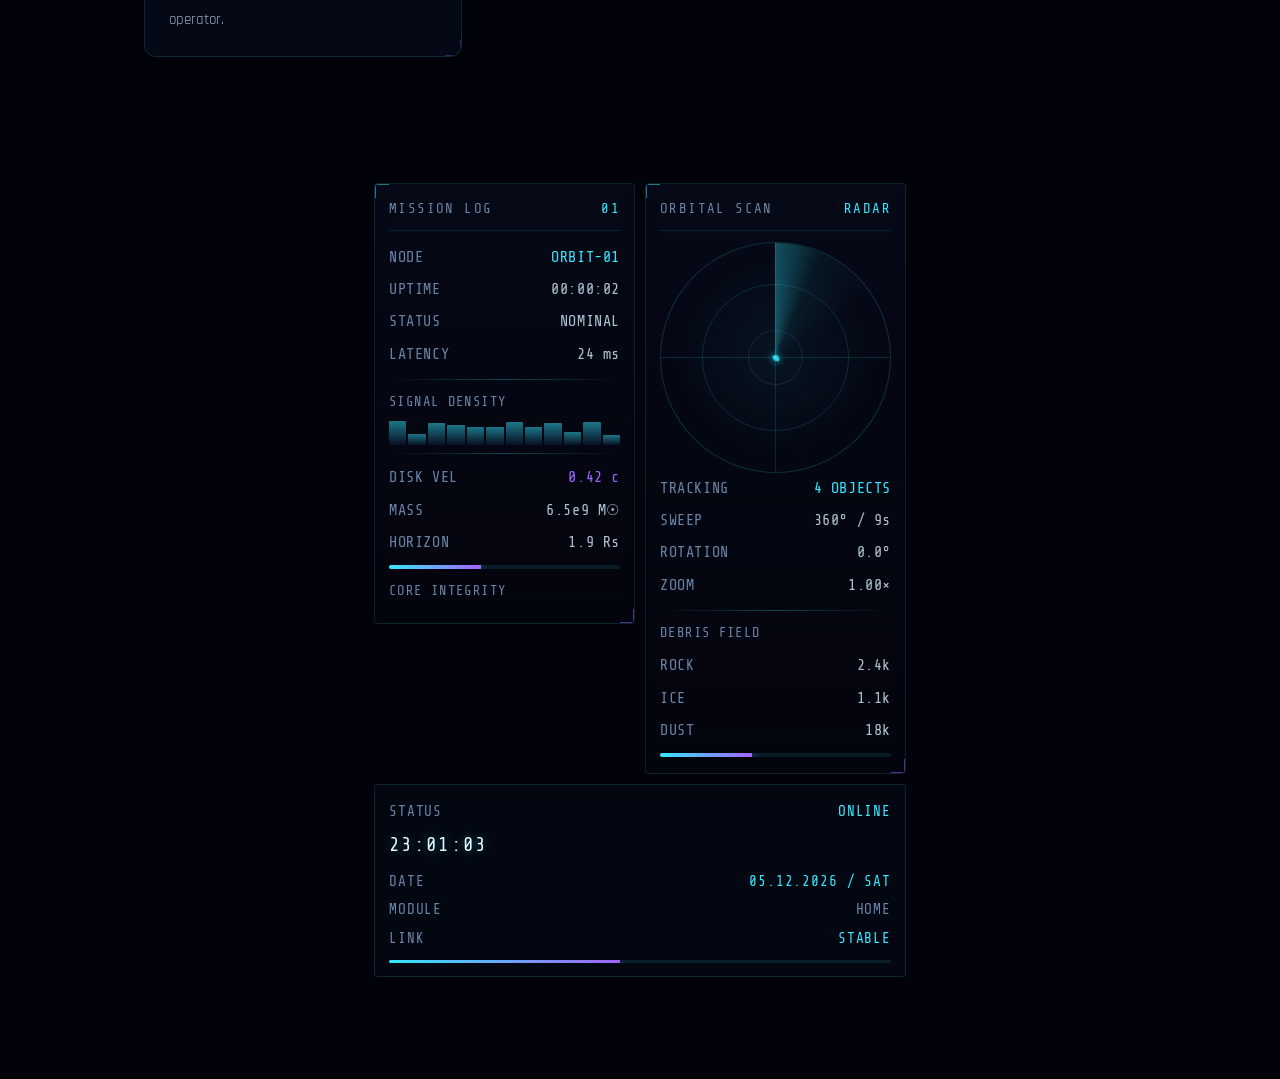
==== commit f88fbc07: "Add files via upload" ====
--- a/index.html
+++ b/index.html
@@ -6,7 +6,7 @@
 <link rel="icon" href="data:,">
 <title>HOME // DEEP SPACE PORTFOLIO</title>
 <meta name="description" content="Personal portfolio interface of a Multimedia Technology student, presented as a deep space black hole HUD console.">
-<link rel="stylesheet" href="style.css?v=20261122a">
+<link rel="stylesheet" href="style.css?v=20261122b">
 </head>
 <body data-module="HOME">
 
@@ -312,6 +312,6 @@
   <div class="cb-item cb-push">&copy; 2026 Brandon Yong Hua Qing &nbsp;/&nbsp; BI24110137</div>
 </footer>
 
-<script src="script.js?v=20261122a"></script>
+<script src="script.js?v=20261122b"></script>
 </body>
 </html>
--- a/style.css
+++ b/style.css
@@ -2842,13 +2842,14 @@
 
 .contact-grid {
   display: grid;
-  grid-template-columns: 1fr 1fr;
-  gap: 0.85rem;
+  grid-template-columns: 1fr;
+  gap: 0.7rem;
 }
 
 .contact-item {
   position: relative;
-  display: flex;
+  display: grid;
+  grid-template-columns: 108px 1fr auto;
   align-items: center;
   gap: 0.9rem;
   padding: 1.1rem 1.15rem;
@@ -2872,19 +2873,17 @@
 }
 
 .contact-key {
-  flex: 0 0 auto;
-  font-family: var(--font-mono);
-  font-size: 0.7rem;
+  font-family: var(--font-mono);
+  font-size: 0.68rem;
   letter-spacing: 0.16em;
   color: var(--cyan);
   opacity: 0.85;
 }
 
 .contact-val {
-  flex: 1 1 auto;
   min-width: 0;
   font-family: var(--font-mono);
-  font-size: 0.94rem;
+  font-size: 0.92rem;
   letter-spacing: 0.02em;
   color: rgba(212, 236, 255, 0.88);
   overflow: hidden;
@@ -2898,7 +2897,6 @@
 }
 
 .contact-arrow {
-  flex: 0 0 auto;
   font-family: var(--font-mono);
   font-size: 0.9rem;
   color: rgba(161, 99, 255, 0.9);
@@ -2919,9 +2917,9 @@
 }
 
 @media (max-width: 620px) {
-  .contact-grid { grid-template-columns: 1fr; }
-  .contact-item { padding: 0.95rem 1rem; gap: 0.7rem; }
-  .contact-val { font-size: 0.88rem; }
+  .contact-item { grid-template-columns: 84px 1fr auto; padding: 0.9rem 1rem; gap: 0.6rem; }
+  .contact-key { font-size: 0.6rem; letter-spacing: 0.1em; }
+  .contact-val { font-size: 0.84rem; }
 }
 
 /* ---------- 25. REDUCED MOTION ---------- */
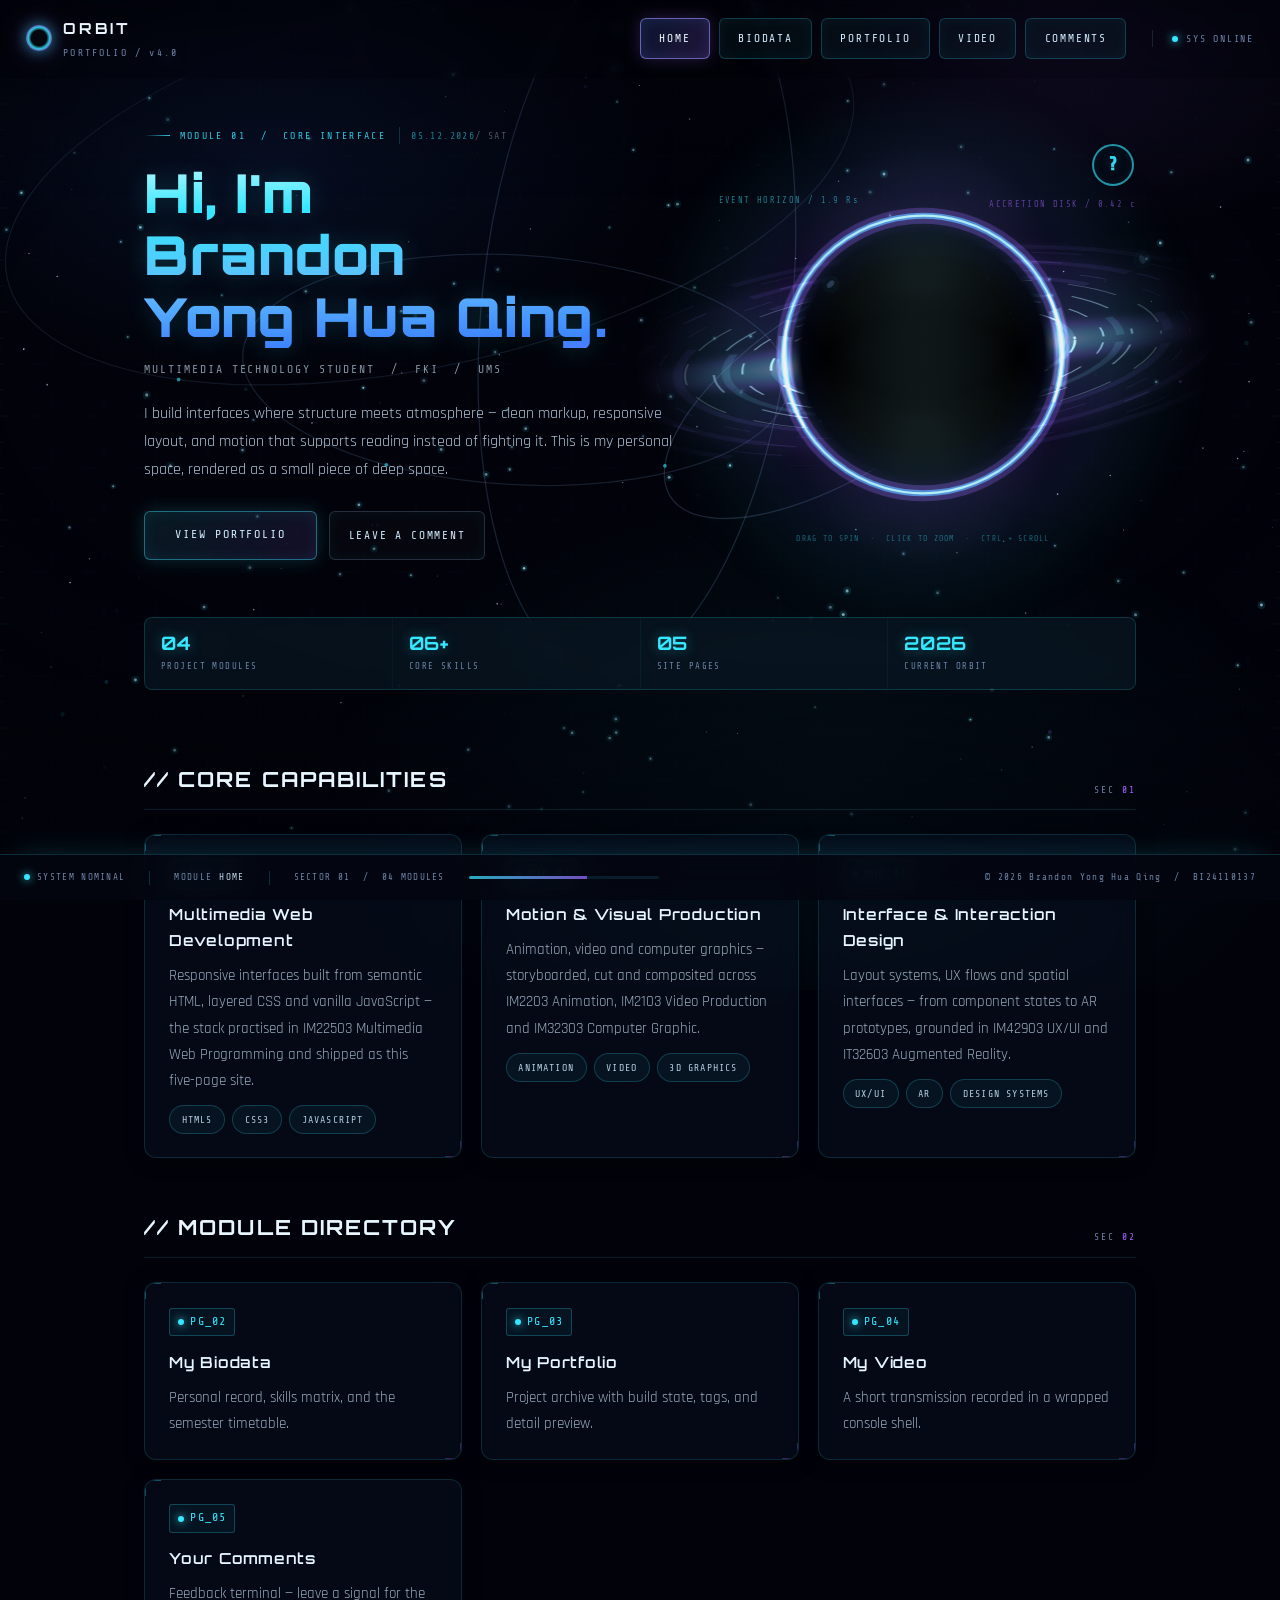
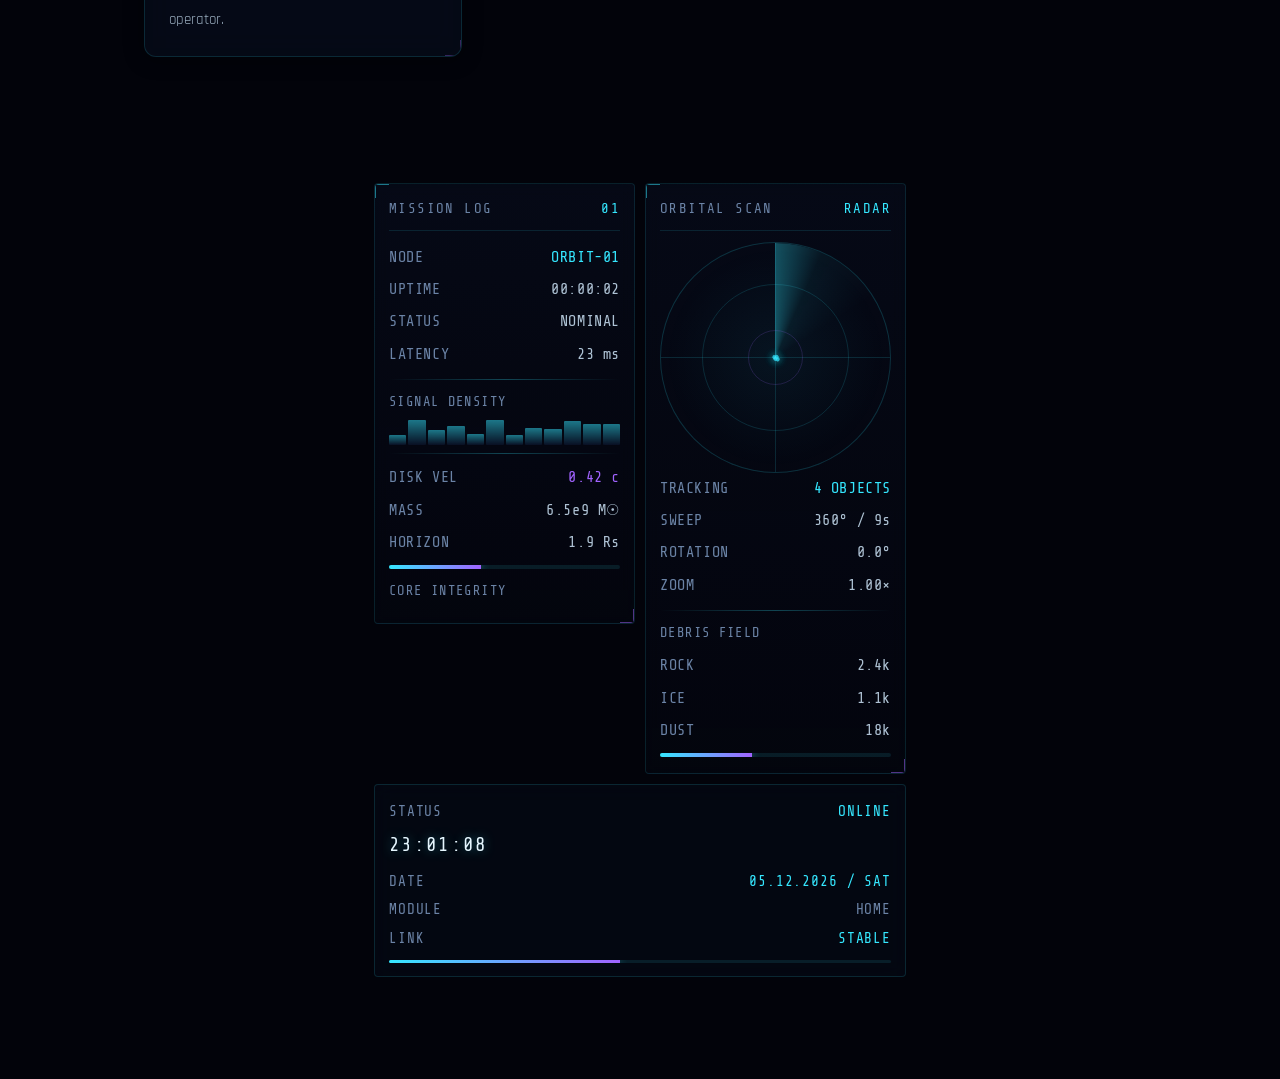
==== commit bd93d3b4: "Add files via upload" ====
--- a/index.html
+++ b/index.html
@@ -6,7 +6,7 @@
 <link rel="icon" href="data:,">
 <title>HOME // DEEP SPACE PORTFOLIO</title>
 <meta name="description" content="Personal portfolio interface of a Multimedia Technology student, presented as a deep space black hole HUD console.">
-<link rel="stylesheet" href="style.css?v=20261122b">
+<link rel="stylesheet" href="style.css?v=20261122c">
 </head>
 <body data-module="HOME">
 
@@ -312,6 +312,6 @@
   <div class="cb-item cb-push">&copy; 2026 Brandon Yong Hua Qing &nbsp;/&nbsp; BI24110137</div>
 </footer>
 
-<script src="script.js?v=20261122b"></script>
+<script src="script.js?v=20261122c"></script>
 </body>
 </html>
